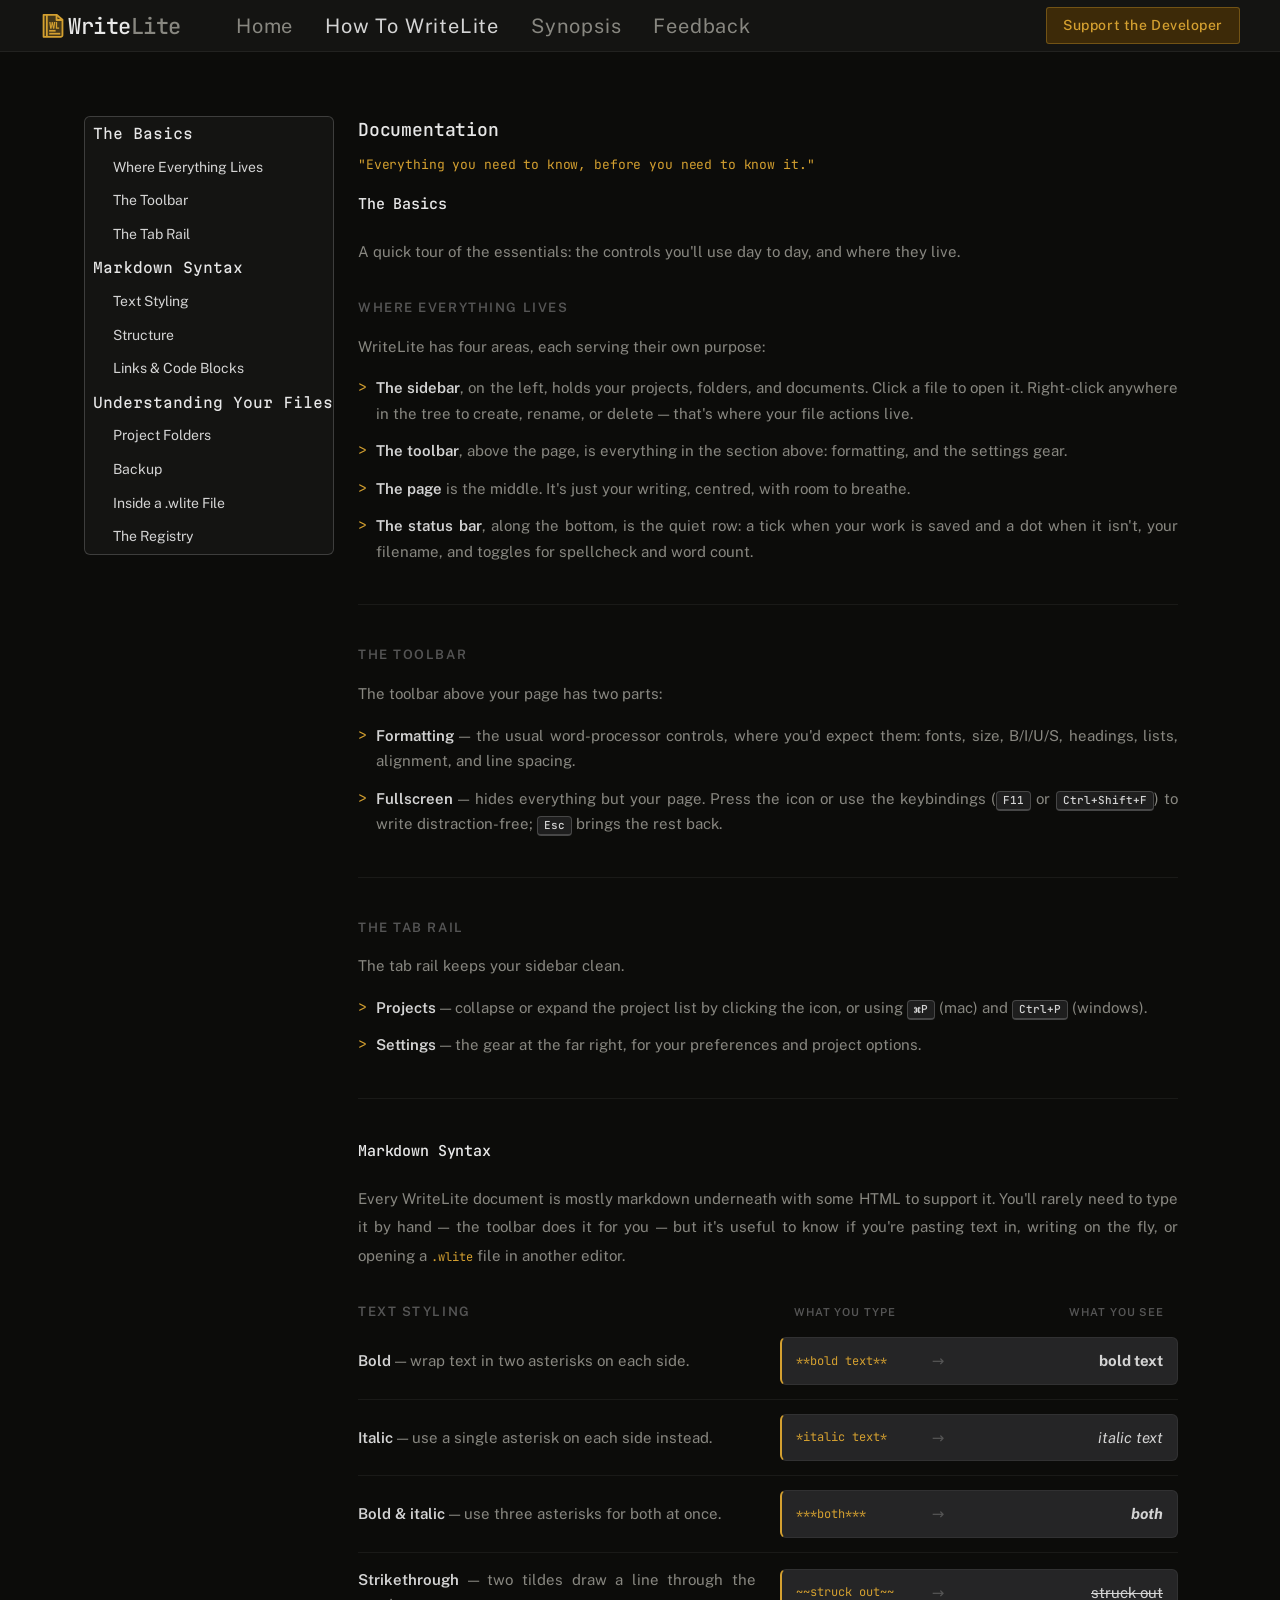
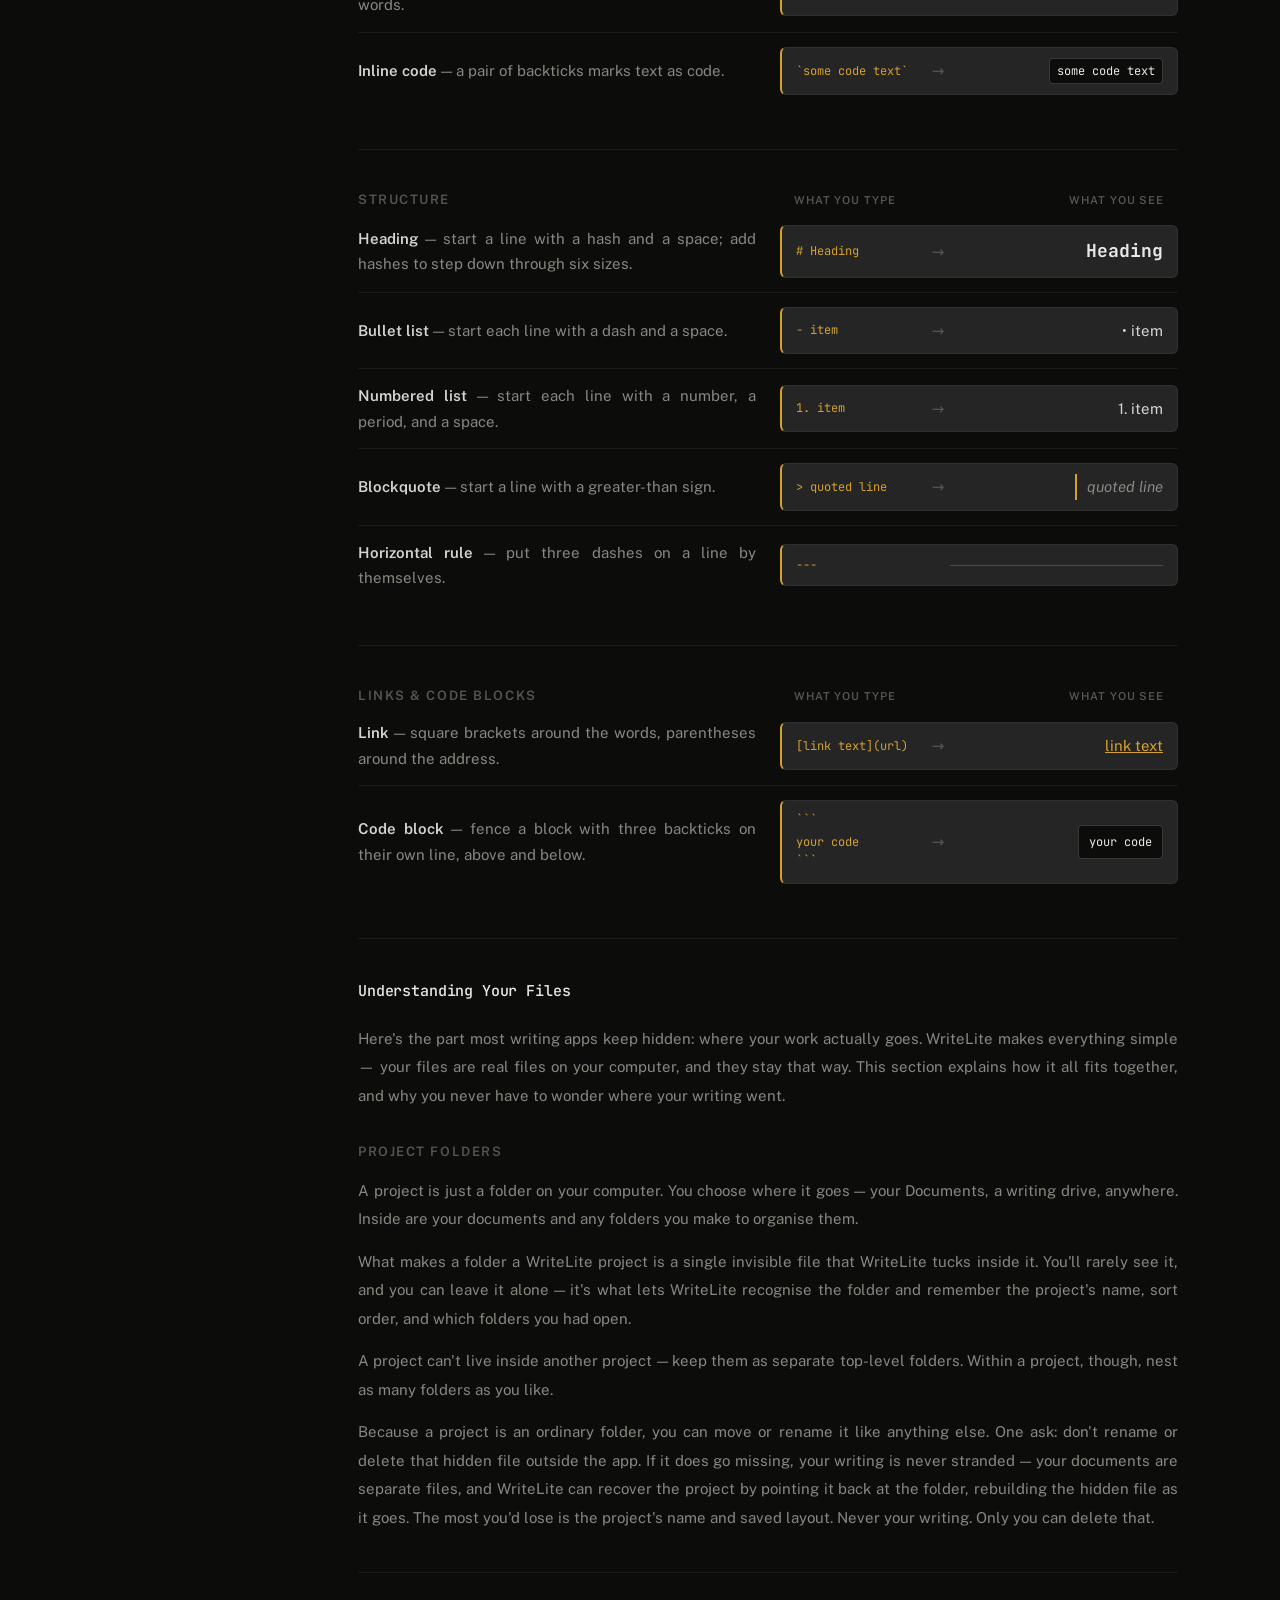
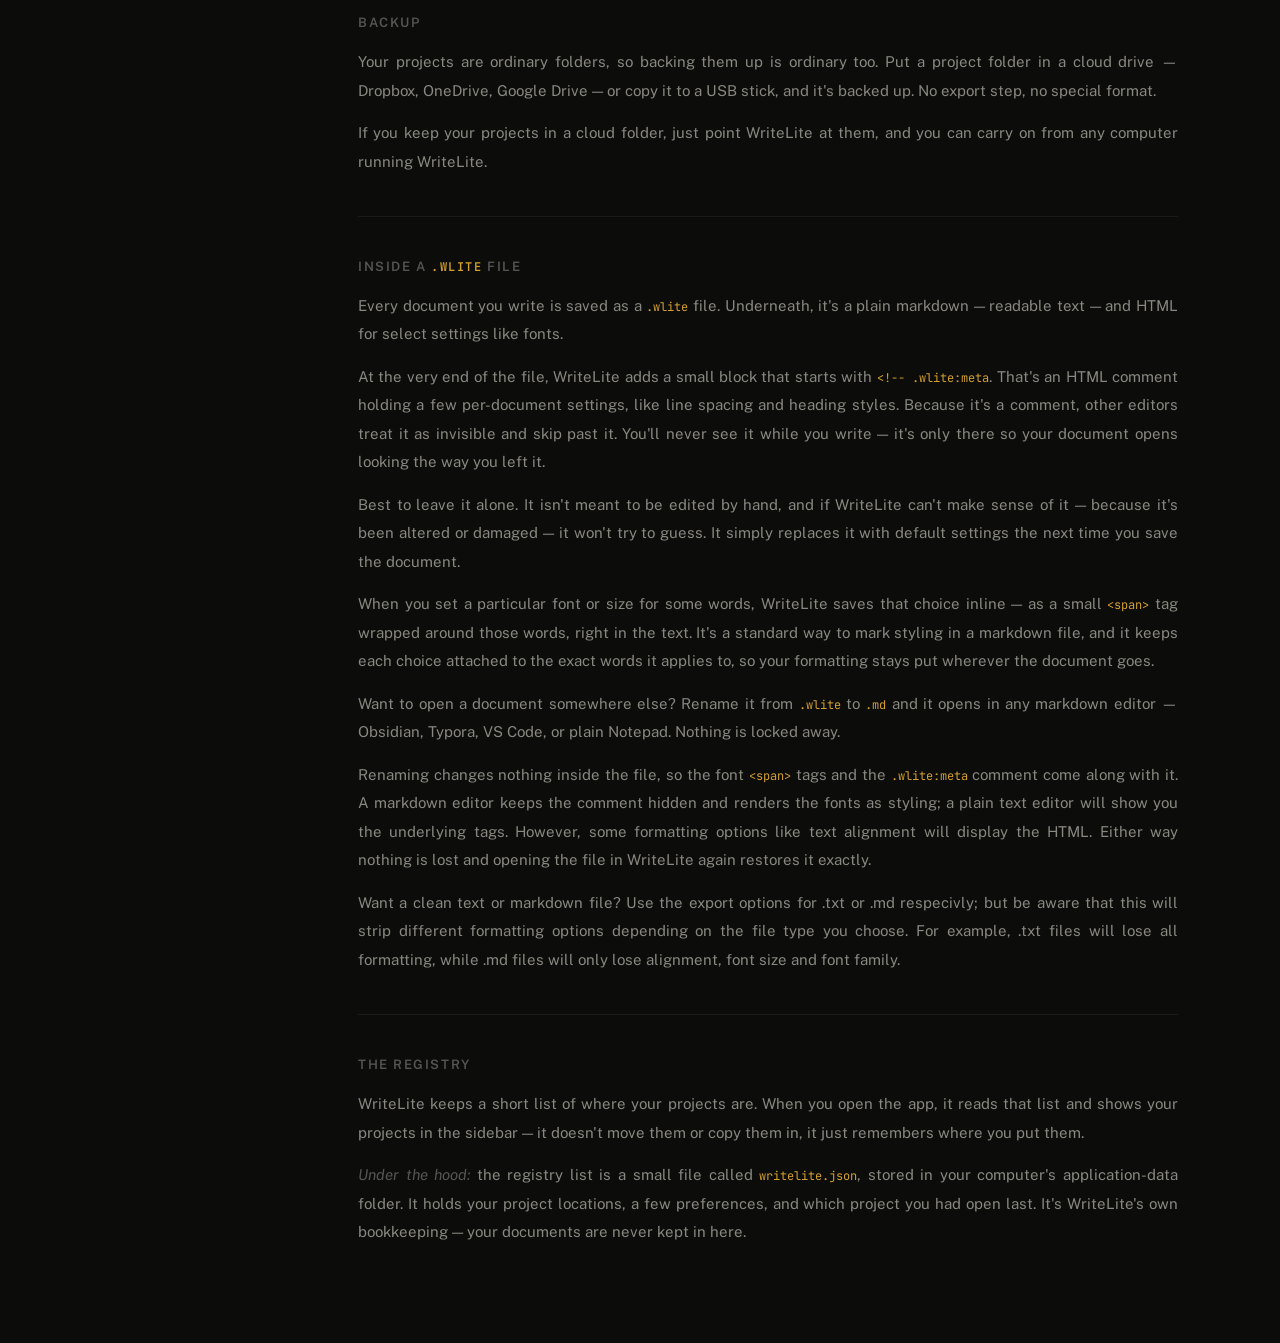
==== documentation.html @ 0c4f4830 "Massive website update, Synposis page is real, visual overhaul, cleaner "pay what you want" screen f" ====
<!DOCTYPE html>
<html lang="en">
<head>
  <meta charset="UTF-8">
  <meta name="viewport" content="width=device-width, initial-scale=1.0">
  <title>WriteLite — Learn</title>
  <link rel="icon" href="wl_logo.svg" type="image/svg+xml">
  <link rel="apple-touch-icon" href="wl_logo.svg">
  <link rel="preconnect" href="https://fonts.googleapis.com">
  <link rel="preconnect" href="https://fonts.gstatic.com" crossorigin>
  <link href="https://fonts.googleapis.com/css2?family=Public+Sans:wght@400;500;600;700&family=JetBrains+Mono:wght@400;500;600&family=Martian+Mono:wght@400;500;600&display=swap" rel="stylesheet">
  <link rel="stylesheet" href="styles.css">
</head>
<body>

<!-- ── NAV ─────────────────────────────────────────── -->
<nav>
   <a class="nav-logo" href="/" style="cursor:pointer; display:flex; align-items:center; gap:2px;">
	<img src="wl_logo.svg" alt="WriteLite logo" width="26" height="26" style="flex-shrink:0; display:block;">
    <svg viewBox="0 0 116 26" width="116" height="26" aria-label="WriteLite" style="flex-shrink:0; display:block;">
      <text x="0" y="21" font-family="'JetBrains Mono', monospace" font-size="22" font-weight="500" letter-spacing="-0.5">
        <tspan fill="var(--fg-1)">Write</tspan><tspan fill="var(--fg-3)">Lite</tspan>
      </text>
    </svg>
  </a>
  <div class="nav-links">
    <a id="nav-home"                   href="/">Home</a>
    <a id="nav-docs"     class="active" href="/documentation">How To WriteLite</a>
    <a id="nav-synopsis"               href="/synopsis">Synopsis</a>
    <a id="nav-feedback"               href="/feedback">Feedback</a>
  </div>
  <a class="nav-support" href="/support">Support the Developer</a>

  <!-- Burger — mobile only -->
  <button class="nav-burger" id="nav-burger" aria-label="Open menu" onclick="toggleMobileNav()">
    <span></span>
    <span></span>
    <span></span>
  </button>
</nav>

<!-- Mobile nav drawer -->
<div class="mobile-nav-overlay" id="mobile-nav-overlay" onclick="closeMobileNav()"></div>
<div class="mobile-nav-drawer" id="mobile-nav-drawer">
  <a id="mnav-home"                   href="/">Home</a>
  <a id="mnav-docs"     class="active" href="/documentation">How To WriteLite</a>
  <a id="mnav-synopsis"               href="/synopsis">Synopsis</a>
  <a id="mnav-feedback"               href="/feedback">Feedback</a>
  <div class="mobile-nav-divider"></div>
  <a class="mobile-nav-support" href="/support">Support the Developer</a>
</div>


<!-- ── DOCUMENTATION ────────────────────────────────── -->
<section id="docs" class="active">
  <div class="docs-page">

    <!-- ── CONTENTS PANEL ── -->
    <nav class="docs-toc" aria-label="Contents">
      <a class="docs-toc-head" href="#sec-basics">The Basics</a>
      <a class="docs-toc-sub"  href="#sub-everything">Where Everything Lives</a>
      <a class="docs-toc-sub"  href="#sub-toolbar">The Toolbar</a>
      <a class="docs-toc-sub"  href="#sub-tabrail">The Tab Rail</a>

      <a class="docs-toc-head" href="#sec-markdown">Markdown Syntax</a>
      <a class="docs-toc-sub"  href="#sub-md-text">Text Styling</a>
      <a class="docs-toc-sub"  href="#sub-md-structure">Structure</a>
      <a class="docs-toc-sub"  href="#sub-md-links">Links &amp; Code Blocks</a>

      <a class="docs-toc-head" href="#sec-files">Understanding Your Files</a>
      <a class="docs-toc-sub"  href="#sub-projects">Project Folders</a>
      <a class="docs-toc-sub"  href="#sub-backup">Backup</a>
      <a class="docs-toc-sub"  href="#sub-wlite">Inside a .wlite File</a>
      <a class="docs-toc-sub"  href="#sub-registry">The Registry</a>
    </nav>

    <div class="docs-content">
    <h2 class="page-heading">Documentation</h2>
    <p class="about-premise">"Everything you need to know, before you need to know it."</p>

    <div class="docs-body">

      <!-- ── SECTION 1 — THE BASICS ── -->
      <h3 class="docs-section-title" id="sec-basics">The Basics</h3>
      <p class="docs-intro">
        A quick tour of the essentials: the controls you'll use day to day,
        and where they live.
      </p>

      <div class="about-section">
        <div class="about-section-label" id="sub-everything">Where everything lives</div>
        <p>WriteLite has four areas, each serving their own purpose:</p>
        <ul class="docs-list">
          <li><strong>The sidebar</strong>, on the left, holds your projects, folders, and documents. Click a file to open it. Right-click anywhere in the tree to create, rename, or delete — that's where your file actions live.</li>
          <li><strong>The toolbar</strong>, above the page, is everything in the section above: formatting, and the settings gear.</li>
          <li><strong>The page</strong> is the middle. It's just your writing, centred, with room to breathe.</li>
          <li><strong>The status bar</strong>, along the bottom, is the quiet row: a tick when your work is saved and a dot when it isn't, your filename, and toggles for spellcheck and word count.</li>
        </ul>
      </div>

      <div class="about-section">
        <div class="about-section-label" id="sub-toolbar">The toolbar</div>
        <p>The toolbar above your page has two parts:</p>
        <ul class="docs-list">
          <li><strong>Formatting</strong> — the usual word-processor controls, where you'd expect them: fonts, size, B/I/U/S, headings, lists, alignment, and line spacing.</li>
          <li><strong>Fullscreen</strong> — hides everything but your page. Press the icon or use the keybindings (<kbd class="kbd">F11</kbd> or <kbd class="kbd">Ctrl+Shift+F</kbd>) to write distraction-free; <kbd class="kbd">Esc</kbd> brings the rest back.</li>
        </ul>
      </div>

      <div class="about-section">
        <div class="about-section-label" id="sub-tabrail">The tab rail</div>
        <p>The tab rail keeps your sidebar clean.</p>
        <ul class="docs-list">
          <li><strong>Projects</strong> — collapse or expand the project list by clicking the icon, or using <kbd class="kbd">⌘P</kbd> (mac) and <kbd class="kbd">Ctrl+P</kbd> (windows).</li>
          <li><strong>Settings</strong> — the gear at the far right, for your preferences and project options.</li>
        </ul>
      </div>

      <!-- ── SECTION — MARKDOWN SYNTAX ── -->
      <h3 class="docs-section-title" id="sec-markdown">Markdown Syntax</h3>
      <p class="docs-intro">
        Every WriteLite document is mostly markdown underneath with some HTML to
        support it. You'll rarely need to type it by hand — the toolbar does it
        for you — but it's useful to know if you're pasting text in, writing on
        the fly, or opening a <span class="inline-code">.wlite</span> file in
        another editor.
      </p>

      <div class="about-section">
        <div class="md-guide-head">
          <div class="about-section-label" id="sub-md-text">Text styling</div>
          <div class="md-guide-head-cols">
            <span>What you type</span>
            <span>What you see</span>
          </div>
        </div>
        <div class="md-guide">
          <div class="md-guide-row">
            <div class="md-guide-desc"><strong>Bold</strong> — wrap text in two asterisks on each side.</div>
            <div class="md-guide-eg"><span class="inline-code">**bold text**</span> <span class="md-arrow">→</span> <strong>bold text</strong></div>
          </div>
          <div class="md-guide-row">
            <div class="md-guide-desc"><strong>Italic</strong> — use a single asterisk on each side instead.</div>
            <div class="md-guide-eg"><span class="inline-code">*italic text*</span> <span class="md-arrow">→</span> <em>italic text</em></div>
          </div>
          <div class="md-guide-row">
            <div class="md-guide-desc"><strong>Bold &amp; italic</strong> — use three asterisks for both at once.</div>
            <div class="md-guide-eg"><span class="inline-code">***both***</span> <span class="md-arrow">→</span> <strong><em>both</em></strong></div>
          </div>
          <div class="md-guide-row">
            <div class="md-guide-desc"><strong>Strikethrough</strong> — two tildes draw a line through the words.</div>
            <div class="md-guide-eg"><span class="inline-code">~~struck out~~</span> <span class="md-arrow">→</span> <s>struck out</s></div>
          </div>
          <div class="md-guide-row">
            <div class="md-guide-desc"><strong>Inline code</strong> — a pair of backticks marks text as code.</div>
            <div class="md-guide-eg"><span class="inline-code">`some code text`</span> <span class="md-arrow">→</span> <span class="md-render-code">some code text</span></div>
          </div>
        </div>
      </div>

      <div class="about-section">
        <div class="md-guide-head">
          <div class="about-section-label" id="sub-md-structure">Structure</div>
          <div class="md-guide-head-cols">
            <span>What you type</span>
            <span>What you see</span>
          </div>
        </div>
        <div class="md-guide">
          <div class="md-guide-row">
            <div class="md-guide-desc"><strong>Heading</strong> — start a line with a hash and a space; add hashes to step down through six sizes.</div>
            <div class="md-guide-eg"><span class="inline-code"># Heading</span> <span class="md-arrow">→</span> <span class="md-render-h">Heading</span></div>
          </div>
          <div class="md-guide-row">
            <div class="md-guide-desc"><strong>Bullet list</strong> — start each line with a dash and a space.</div>
            <div class="md-guide-eg"><span class="inline-code">- item</span> <span class="md-arrow">→</span> <span>• item</span></div>
          </div>
          <div class="md-guide-row">
            <div class="md-guide-desc"><strong>Numbered list</strong> — start each line with a number, a period, and a space.</div>
            <div class="md-guide-eg"><span class="inline-code">1. item</span> <span class="md-arrow">→</span> <span>1. item</span></div>
          </div>
          <div class="md-guide-row">
            <div class="md-guide-desc"><strong>Blockquote</strong> — start a line with a greater-than sign.</div>
            <div class="md-guide-eg"><span class="inline-code">&gt; quoted line</span> <span class="md-arrow">→</span> <span class="md-render-quote">quoted line</span></div>
          </div>
          <div class="md-guide-row">
            <div class="md-guide-desc"><strong>Horizontal rule</strong> — put three dashes on a line by themselves.</div>
            <div class="md-guide-eg"><span class="inline-code">---</span> <span class="md-arrow"></span> <span class="md-render-hr"></span></div>
          </div>
        </div>
      </div>

      <div class="about-section">
        <div class="md-guide-head">
          <div class="about-section-label" id="sub-md-links">Links &amp; code blocks</div>
          <div class="md-guide-head-cols">
            <span>What you type</span>
            <span>What you see</span>
          </div>
        </div>
        <div class="md-guide">
          <div class="md-guide-row">
            <div class="md-guide-desc"><strong>Link</strong> — square brackets around the words, parentheses around the address.</div>
            <div class="md-guide-eg"><span class="inline-code">[link text](url)</span> <span class="md-arrow">→</span> <a href="https://example.com">link text</a></div>
          </div>
          <div class="md-guide-row">
            <div class="md-guide-desc"><strong>Code block</strong> — fence a block with three backticks on their own line, above and below.</div>
            <div class="md-guide-eg"><span class="inline-code">```<br>your code<br>```</span> <span class="md-arrow">→</span> <span class="md-render-codeblock">your code</span></div>
          </div>
        </div>
      </div>

      <!-- ── SECTION 2 — YOUR FILES & HOW WRITELITE WORKS ── -->
      <h3 class="docs-section-title" id="sec-files">Understanding Your Files</h3>
      <p class="docs-intro">
        Here's the part most writing apps keep hidden: where your work
        actually goes. WriteLite makes everything simple — your files are real
        files on your computer, and they stay that way. This section explains how
        it all fits together, and why you never have to wonder where your writing
        went.
      </p>

      <div class="about-section">
        <div class="about-section-label" id="sub-projects">Project folders</div>
        <p>
          A project is just a folder on your computer. You choose where it goes —
          your Documents, a writing drive, anywhere. Inside are your documents and
          any folders you make to organise them.
        </p>
        <p>
          What makes a folder a WriteLite project is a single invisible file that
          WriteLite tucks inside it. You'll rarely see it, and you can leave it
          alone — it's what lets WriteLite recognise the folder and remember the
          project's name, sort order, and which folders you had open.
        </p>
        <p>
          A project can't live inside another project — keep them as separate
          top-level folders. Within a project, though, nest as many folders as
          you like.
        </p>
        <p>
          Because a project is an ordinary folder, you can move or rename
          it like anything else. One ask: don't rename or delete that hidden file
          outside the app. If it does go missing, your writing is never
          stranded — your documents are separate files, and WriteLite can recover
          the project by pointing it back at the folder, rebuilding the hidden
          file as it goes. The most you'd lose is the project's name and saved
          layout. Never your writing. Only you can delete that.
        </p>
      </div>

      <div class="about-section">
        <div class="about-section-label" id="sub-backup">Backup</div>
        <p>
          Your projects are ordinary folders, so backing them up is ordinary too.
          Put a project folder in a cloud drive — Dropbox, OneDrive, Google Drive
          — or copy it to a USB stick, and it's backed up. No export step, no
          special format.
        </p>
        <p>
          If you keep your projects in a cloud folder, just point WriteLite at
          them, and you can carry on from any computer running WriteLite.
        </p>
      </div>

      <div class="about-section">
        <div class="about-section-label" id="sub-wlite">Inside a <span class="inline-code">.wlite</span> file</div>
        <p>
          Every document you write is saved as a
          <span class="inline-code">.wlite</span> file. Underneath, it's a plain
          markdown — readable text — and HTML for select settings like fonts.
        </p>
        <p>
          At the very end of the file, WriteLite adds a small block that starts
          with <span class="inline-code">&lt;!-- .wlite:meta</span>. That's an HTML
          comment holding a few per-document settings, like line spacing and
          heading styles. Because it's a comment, other editors treat it as
          invisible and skip past it. You'll never see it while you write — it's
          only there so your document opens looking the way you left it.
        </p>
        <p>
          Best to leave it alone. It isn't meant to be edited by hand, and if
          WriteLite can't make sense of it — because it's been altered or damaged
          — it won't try to guess. It simply replaces it with default settings the
          next time you save the document.
        </p>
        <p>
          When you set a particular font or size for some words, WriteLite saves
          that choice inline — as a small <span class="inline-code">&lt;span&gt;</span>
          tag wrapped around those words, right in the text. It's a standard way to
          mark styling in a markdown file, and it keeps each choice attached to the
          exact words it applies to, so your formatting stays put wherever the
          document goes.
        </p>
        <p>
          Want to open a document somewhere else? Rename it from
          <span class="inline-code">.wlite</span> to
          <span class="inline-code">.md</span> and it opens in any markdown editor
          — Obsidian, Typora, VS Code, or plain Notepad. Nothing is locked away.
        </p>
        <p>
          Renaming changes nothing inside the file, so the font
          <span class="inline-code">&lt;span&gt;</span> tags and the
          <span class="inline-code">.wlite:meta</span> comment come along with it.
          A markdown editor keeps the comment hidden and renders the fonts as
          styling; a plain text editor will show you the underlying tags. However,
          some formatting options like text alignment will display the HTML. Either
          way nothing is lost and opening the file in WriteLite again restores it
          exactly.
        </p>
        <p>
          Want a clean text or markdown file? Use the export options for .txt or .md respecivly;
          but be aware that this will strip different formatting options depending on the file
          type you choose. For example, .txt files will lose all formatting, while .md files will
          only lose alignment, font size and font family.
        </p>
      </div>

      <div class="about-section">
        <div class="about-section-label" id="sub-registry">The registry</div>
        <p>
          WriteLite keeps a short list of where your projects are. When you open
          the app, it reads that list and shows your projects in the sidebar — it
          doesn't move them or copy them in, it just remembers where you put them.
        </p>
        <p>
          <span class="docs-uth">Under the hood:</span> the registry list is a small file
          called <span class="inline-code">writelite.json</span>, stored in your
          computer's application-data folder. It holds your project locations, a
          few preferences, and which project you had open last. It's WriteLite's
          own bookkeeping — your documents are never kept in here.
        </p>
      </div>

    </div><!-- /docs-body -->
    </div><!-- /docs-content -->
  </div>
</section>

<!-- ── PAGE SCRIPT ───────────────────────────────────── -->
<script>
  // ── MOBILE NAV ─────────────────────────────────────────────────
  function toggleMobileNav() {
    const burger  = document.getElementById('nav-burger');
    const drawer  = document.getElementById('mobile-nav-drawer');
    const overlay = document.getElementById('mobile-nav-overlay');
    const isOpen  = drawer.classList.contains('open');
    if (isOpen) {
      closeMobileNav();
    } else {
      burger.classList.add('open');
      overlay.classList.add('open');
      // Force reflow so transition plays from initial state
      drawer.style.display = 'flex';
      requestAnimationFrame(() => {
        requestAnimationFrame(() => { drawer.classList.add('open'); });
      });
    }
  }

  function closeMobileNav() {
    const burger  = document.getElementById('nav-burger');
    const drawer  = document.getElementById('mobile-nav-drawer');
    const overlay = document.getElementById('mobile-nav-overlay');
    burger.classList.remove('open');
    drawer.classList.remove('open');
    overlay.classList.remove('open');
    // Hide after transition
    setTimeout(() => { if (!drawer.classList.contains('open')) drawer.style.display = ''; }, 220);
  }

  // Fade in on first load
  window.addEventListener('DOMContentLoaded', () => {
    requestAnimationFrame(() => {
      requestAnimationFrame(() => {
        document.querySelector('section.active').classList.add('visible');
      });
    });
  });
</script>

</body>
</html>
---- styles.css ----
*, *::before, *::after { box-sizing: border-box; margin: 0; padding: 0; }

    :root {
      /* ── Accent ── */
      --accent:          #d4a030;
      --accent-bg:       #3d2a08;
      --accent-fg:       #f0c060;
      --accent-muted:    #2a1f08;
      --accent-border:   rgba(212,160,48,0.35);

      /* ── Surfaces ── */
      --bg:              #0c0c0a;
      --surface:         #141412;
      --surface2:        #1e1e1e;
      --editor-bg:       #252526;

      /* ── Borders ── */
      --border:          rgba(255,255,255,0.06);
      --border-strong:   rgba(255,255,255,0.18);
      --border-divider:  #333;

      /* ── Text ── */
      --fg-1:            #e8e8e8;
      --fg-2:            #d4d4d4;
      --fg-3:            #888780;
      --fg-4:            #555555;

      /* Aliases for backwards compat with existing rules */
      --text:            var(--fg-2);
      --muted:           var(--fg-3);
      --faint:           var(--fg-4);
      --amber:           var(--accent);
      --amber-bg:        var(--accent-bg);
      --amber-border:    var(--accent-border);

      /* ── Semantic ── */
      --success:         #6a9955;
      --danger:          #f48771;

      /* ── Roadmap status tags — "cool trio", saturated, clear of amber ── */
      --status-next:        #34d399;                    /* emerald */
      --status-next-bg:     rgba(52,211,153,0.12);
      --status-next-border: rgba(52,211,153,0.32);
      --status-planned:        #38bdf8;                 /* sky blue */
      --status-planned-bg:     rgba(56,189,248,0.12);
      --status-planned-border: rgba(56,189,248,0.32);
      --status-exploring:        #a78bfa;               /* violet */
      --status-exploring-bg:     rgba(167,139,250,0.12);
      --status-exploring-border: rgba(167,139,250,0.32);

      /* ── Fonts ── */
      --font-sans:       'Public Sans', system-ui, -apple-system, sans-serif;
      --font-mono:       'JetBrains Mono', ui-monospace, Menlo, Consolas, monospace;
      --font-display:    var(--font-mono);
      --font-body:       var(--font-sans);

      --nav-h:           52px;
    }

    html, body {
      height: 100%;
      background: var(--bg);
      color: var(--fg-2);
      font-family: var(--font-sans);
      font-size: 14px;
      line-height: 1.6;
      -webkit-font-smoothing: antialiased;
    }

    /* ── NAV ─────────────────────────────────────── */
    nav {
      position: fixed;
      top: 0; left: 0; right: 0;
      height: var(--nav-h);
      background: var(--surface);
      border-bottom: 1px solid var(--border);
      display: flex;
      align-items: center;
      padding: 0px 40px;
      z-index: 100;
      gap: 52px;
    }

    .nav-logo {
      display: flex;
      align-items: center;
      text-decoration: none;
      cursor: pointer;
      flex-shrink: 0;
    }

    .nav-links {
      display: flex;
      gap: 32px;
      flex: 1;
    }

    .nav-links a {
      color: var(--fg-3);
      text-decoration: none;
      font-size: 20px;
      font-family: var(--font-sans);
      letter-spacing: 0.04em;
      transition: color 0.15s;
      cursor: pointer;
    }

    .nav-links a:hover { color: var(--fg-1); }
    .nav-links a.active { color: var(--fg-2); }

    .nav-support {
      background: var(--accent-bg);
      border: 1px solid var(--accent-border);
      color: var(--accent);
      font-family: var(--font-sans);
      font-size: 14px;
      font-weight: 500;
      letter-spacing: 0.04em;
      padding: 6px 16px;
      border-radius: 3px;
      cursor: pointer;
      text-decoration: none;
      transition: background 0.15s, border-color 0.15s;
      white-space: nowrap;
    }

    .nav-support:hover {
      background: rgba(212,160,48,0.18);
      border-color: rgba(212,160,48,0.55);
    }

    /* ── SECTION TRANSITIONS ─────────────────────── */
    section {
      display: none;
      opacity: 0;
      transition: opacity 0.2s ease;
      padding-top: var(--nav-h);
    }

    section.active  { display: block; }
    section.visible { opacity: 1; }

    /* ── HOME — HERO ─────────────────────────────── */
    .hero {
      min-height: calc(80vh - var(--nav-h));
      display: flex;
      flex-direction: column;
      align-items: center;
      justify-content: center;
      text-align: center;
      padding: 0 40px;
    }

    .hero-hook {
      font-family: var(--font-mono);
      font-size: clamp(22px, 3vw, 36px);
      font-weight: 500;
      letter-spacing: -0.02em;
      color: var(--fg-1);
      line-height: 1.3;
      max-width: 520px;
      margin-bottom: 28px;
      cursor: default;
      user-select: none;
      transition: opacity 0.13s ease;
    }

    .hero-hook em {
      color: var(--accent);
      font-style: normal;
    }

    .hero-instruction {
      font-size: 15px;
      color: var(--fg-4);
      font-family: var(--font-sans);
      letter-spacing: 0.08em;
      text-transform: uppercase;
      margin-bottom: 24px;
    }

    /* ── HERO — PLATFORM CARD (detected OS) ─────── */
    /* Width is set by the instruction line above; cards fill it. */
    .hero-cta {
      width: max-content;
      max-width: 100%;
    }

    .hero-download {
      display: flex;
      flex-direction: column;
      align-items: center;
      margin-top: 6px;
    }

    .platform-card {
      position: relative;
      overflow: hidden;
      width: 100%;
      background: linear-gradient(180deg, var(--accent-muted) 0%, var(--surface) 60%);
      border: 1px solid var(--accent-border);
      border-radius: 18px;
      padding: 22px 24px 20px;
      display: flex;
      flex-direction: column;
      align-items: center;
    }
    .platform-card > * { position: relative; }

    /* Amber glow from centre-top */
    .platform-card::before {
      content: "";
      position: absolute;
      inset: 0;
      background: radial-gradient(120% 80% at 50% 0%, rgba(212,160,48,0.09), transparent 70%);
      pointer-events: none;
    }

    /* Gradient top edge */
    .platform-card::after {
      content: "";
      position: absolute;
      top: 0; left: 0; right: 0;
      height: 2px;
      background: linear-gradient(90deg, transparent, var(--accent) 30%, var(--accent-fg) 50%, var(--accent) 70%, transparent);
    }

    .platform-card-name {
      font-family: var(--font-sans);
      font-size: 18px;
      font-weight: 700;
      letter-spacing: 0.01em;
      color: var(--fg-1);
    }

    .platform-card-version {
      font-family: var(--font-mono);
      font-size: 13px;
      color: var(--fg-3);
      margin-top: 4px;
      margin-bottom: 38px;
    }

    /* Full accent fill — matches .btn-download-free / .donate-submit-btn */
    .btn-platform-download {
      width: 100%;
      display: inline-flex;
      align-items: center;
      justify-content: center;
      padding: 13px 16px;
      border-radius: 4px;
      border: none;
      background: var(--accent);
      color: #1a1200;
      font-family: var(--font-sans);
      font-size: 15px;
      font-weight: 600;
      letter-spacing: 0.02em;
      cursor: pointer;
      text-decoration: none;
      text-align: center;
      transition: opacity 0.15s, transform 0.1s;
    }
    .btn-platform-download:hover  { opacity: 0.88; }
    .btn-platform-download:active { transform: scale(0.99); }

    /* Free / Pay split — two equal buttons with a quiet OR between */
    .platform-choice-row {
      width: 100%;
      display: flex;
      align-items: center;
      gap: 12px;
    }
    .platform-choice-row .btn-platform-download {
      flex: 1;
      width: auto;
    }
    .platform-or {
      flex-shrink: 0;
      font-family: var(--font-sans);
      font-size: 13px;
      letter-spacing: 0.04em;
      color: var(--fg-4);
    }

    .platform-other {
      font-size: 13px;
      color: var(--fg-4);
      margin-top: 14px;
      font-family: var(--font-sans);
    }
    .platform-other a { color: var(--accent); text-decoration: none; }
    .platform-other a:hover { text-decoration: underline; }

    /* Fallback — two equal-weight buttons + version */
    .platform-fallback {
      width: 100%;
      display: flex;
      flex-direction: column;
      align-items: stretch;
    }
    .platform-fallback .btn-platform-download + .btn-platform-download {
      margin-top: 10px;
    }
    .platform-fallback-version {
      font-family: var(--font-mono);
      font-size: 12px;
      color: var(--fg-4);
      text-align: center;
      margin-top: 14px;
    }

    /* ── HOME — LOWER (PREVIEW + BLURB) ─────────── */
    .home-lower {
      display: grid;
      grid-template-columns: 1fr 33%;
      border-top: 1px solid var(--border);
      min-height: 0;
    }

    .preview-col {
      padding: 48px 40px 56px 64px;
      border-right: 1px solid var(--border);
    }

    .preview-label {
      font-size: 13px;
      font-family: var(--font-sans);
      font-weight: 600;
      letter-spacing: 0.12em;
      text-transform: uppercase;
      color: var(--fg-4);
      margin-bottom: 20px;
    }

    /* ── SHARED — INLINE ELEMENTS ────────────────── */
    .inline-code {
      color: var(--accent);
      font-family: var(--font-mono);
      font-size: 12px;
      font-variant-ligatures: none;
    }

    /* ── BLURB COLUMN ────────────────────────────── */
    .blurb-col {
      padding: 48px 48px 56px 44px;
    }

    .blurb-heading {
      font-size: 13px;
      font-weight: 600;
      letter-spacing: 0.12em;
      text-transform: uppercase;
      color: var(--fg-4);
      margin-bottom: 20px;
    }

    .community-box {
      margin-top: 40px;
      min-height: 72px;
      padding: 0 12px 0 0;
      width: 425px;
      display: flex;
      align-items: center;
      background: var(--surface);
      border: 1px solid var(--border-strong);
      border-radius: 3px;
    }

    .community-text {
      padding-left: 12px;
      font-size: 22px;
      font-family: var(--font-mono);
      color: var(--fg-3);
      line-height: 1.4;
    }

    .community-icon {
      margin-left: auto;
      text-decoration: none;
      width: 48px;
      height: 48px;
      border-radius: 50%;
      background: #5865F2;
      display: flex;
      align-items: center;
      justify-content: center;
      flex-shrink: 0;
    }

    .community-icon svg {
      width: 28px;
      height: auto;
    }

    .community-icon-ig {
      background: radial-gradient(circle at 30% 110%,
        #fdf497 0%, #fdf497 5%, #fd5949 45%, #d6249f 60%, #285aeb 90%);
    }

    .community-box + .community-box {
      margin-top: 16px;
    }

    .blurb-points {
      list-style: none;
      display: flex;
      flex-direction: column;
      gap: 14px;
    }

    .blurb-points li {
      display: flex;
      gap: 12px;
      font-size: 15px;
      color: var(--fg-3);
      line-height: 1.65;
      align-items: flex-start;
    }

    .blurb-points li::before {
      content: '>';
      font-family: 'JetBrains Mono', monospace;
      color: var(--accent);
      flex-shrink: 0;
      margin-top: 0px;
    }

    /* ── FOOTER ──────────────────────────────────── */
    .site-footer {
      border-top: 1px solid var(--border);
      padding: 22px 64px;
      font-size: 13px;
      color: var(--fg-4);
      display: flex;
      justify-content: space-between;
      align-items: center;
      letter-spacing: 0.04em;
      font-family: var(--font-sans);
    }

    .footer-quote {
      font-family: var(--font-mono);
      color: var(--accent);
      letter-spacing: -0.01em;
    }

    /* ── DOCUMENTATION ───────────────────────────── */
    html { scroll-behavior: smooth; }

    .docs-page {
      min-height: calc(100vh - var(--nav-h));
      max-width: 1600px;
      margin: 0 auto;
      padding: 64px 64px 96px 84px;
      display: flex;
      align-items: flex-start;
      gap: 24px;
    }

    .docs-content { flex: 1; min-width: 0; }

    /* ── CONTENTS PANEL ── */
    .docs-toc {
      flex: 0 0 250px;
      width: 250px;
      position: sticky;
      top: calc(var(--nav-h) + 24px);
      left: auto;
      right: auto;
      z-index: auto;
      align-self: flex-start;
      height: auto;
      padding: 0;
      gap: 0;
      display: flex;
      flex-direction: column;
      align-items: stretch;
      background: var(--surface);
      border: 1px solid var(--border-strong);
      border-radius: 6px;
    }

    .docs-toc a {
      display: block;
      text-align: left;
      text-decoration: none;
      line-height: 23.6px;
      padding-top: 5px;
      padding-bottom: 5px;
      border-radius: 4.8px;
      transition: background 0.12s ease, color 0.12s ease;
    }

    .docs-toc a:hover {
      background: var(--accent-bg);
      color: var(--accent);
    }

    .docs-toc-head {
      font-size: 14px;
      font-weight: 400;
      font-family: 'Martian Mono', var(--font-mono);
      color: var(--fg-1);
      padding-left: 8px;
    }

    .docs-toc-sub {
      font-size: 14px;
      font-weight: 400;
      color: var(--fg-2);
      padding-left: 28px;
    }

    /* Anchor targets clear the fixed nav when scrolled to */
    .docs-section-title,
    .about-section-label { scroll-margin-top: calc(var(--nav-h) + 24px); }

    .docs-page .page-heading {
      font-family: var(--font-mono);
      font-size: 18px;
      font-weight: 500;
      letter-spacing: -0.01em;
      color: var(--fg-1);
      margin-bottom: 10px;
    }

    .docs-page .about-premise {
      margin-bottom: 10px;
      padding-bottom: 0;
      border-bottom: none;
    }

    .docs-page .docs-wip {
      margin-bottom: 48px;
      padding-bottom: 10px;
      border-bottom: 1px solid var(--border);
    }

    /* Long-form docs copy — readable left-aligned column under the header */
    .docs-body {
      max-width: 820px;
      text-align: justify;
    }

    .docs-section-title {
      font-family: var(--font-mono);
      font-size: 15px;
      font-weight: 500;
      letter-spacing: -0.01em;
      color: var(--fg-1);
      margin-top: 16px;
      margin-bottom: 22px;
    }

    .docs-body .docs-intro {
      font-size: 15px;
      color: var(--fg-3);
      line-height: 1.9;
      margin-bottom: 32px;
      font-family: var(--font-sans);
    }

    .docs-list {
      list-style: none;
      display: flex;
      flex-direction: column;
      gap: 12px;
      margin-top: 4px;
    }

    .docs-list li {
      position: relative;
      padding-left: 18px;
      font-size: 15px;
      color: var(--fg-3);
      line-height: 1.7;
      font-family: var(--font-sans);
    }

    .docs-list li::before {
      content: '>';
      position: absolute;
      left: 0;
      color: var(--accent);
      font-family: var(--font-mono);
    }

    .docs-list li strong { color: var(--fg-2); font-weight: 600; }

    .docs-uth {
      font-style: italic;
      color: var(--fg-4);
    }

    /* ── KEYBOARD KEYCAPS ── */
    .kbd {
      display: inline-block;
      font-family: var(--font-mono);
      font-size: 11px;
      font-weight: 500;
      line-height: 1;
      color: var(--fg-2);
      background: var(--surface2);
      border: 1px solid var(--border-strong);
      border-bottom-width: 2px;
      border-radius: 4px;
      padding: 3px 6px;
      white-space: nowrap;
      vertical-align: baseline;
    }

    /* ── MARKDOWN GUIDE (two-column rows) ── */
    .md-guide-head {
      display: grid;
      grid-template-columns: minmax(0, 1fr) minmax(0, 1fr);
      gap: 24px;
      align-items: baseline;
      margin-bottom: 14px;
    }
    .md-guide-head .about-section-label { margin-bottom: 0; }
    .md-guide-head-cols {
      display: flex;
      justify-content: space-between;
      padding: 0 14px;
      font-size: 11px;
      font-weight: 600;
      letter-spacing: 0.08em;
      text-transform: uppercase;
      color: var(--fg-4);
      font-family: var(--font-sans);
    }
    .md-guide { display: flex; flex-direction: column; margin-top: 4px; }
    .md-guide-row {
      display: grid;
      grid-template-columns: minmax(0, 1fr) minmax(0, 1fr);
      gap: 24px;
      padding: 14px 0;
      border-top: 1px solid var(--border);
      align-items: center;
    }
    .md-guide-row:first-child { border-top: none; padding-top: 0; }
    .md-guide-desc {
      font-size: 15px; color: var(--fg-3); line-height: 1.7;
      font-family: var(--font-sans);
    }
    .md-guide-desc strong { color: var(--fg-2); font-weight: 600; }
    .md-guide-eg {
      font-size: 15px; color: var(--fg-2); line-height: 1.7;
      font-family: var(--font-sans);
      background: var(--editor-bg);
      border: 1px solid var(--border);
      border-left: 2px solid var(--accent);
      border-radius: 6px;
      padding: 10px 14px;
      display: grid;
      grid-template-columns: 130px 1.6em 1fr;
      align-items: center;
    }
    .md-guide-eg > .inline-code { justify-self: start; }
    .md-arrow { color: var(--fg-4); justify-self: center; }
    .md-guide-eg > :last-child { justify-self: end; }
    .md-guide-eg a { color: var(--accent); }

    /* Rendered-result helpers (right of the arrow) */
    .md-render-h {
      font-family: var(--font-mono);
      font-weight: 700;
      font-size: 18px;
      color: var(--fg-1);
    }
    .md-render-quote {
      border-left: 2px solid var(--accent);
      padding-left: 10px;
      color: var(--fg-3);
      font-style: italic;
    }
    .md-render-hr {
      display: inline-block;
      width: 100%;
      min-width: 80px;
      height: 0;
      border-top: 1px solid var(--border-strong);
      vertical-align: middle;
    }
    .md-render-code,
    .md-render-codeblock {
      font-family: var(--font-mono);
      font-size: 12px;
      color: var(--fg-1);
      background: var(--bg);
      border: 1px solid var(--border-strong);
      border-radius: 4px;
    }
    .md-render-code { padding: 2px 7px; }
    .md-render-codeblock { display: inline-block; padding: 6px 10px; }

    /* ── ABOUT ───────────────────────────────────── */
    .about-page {
      max-width: 1600px;
      margin: 0 auto;
      padding: 32px 64px 96px;
    }

    .about-sections-grid {
      display: flex;
      flex-direction: column;
      max-width: 720px;
      gap: 0;
      margin: 0 auto;
    }

    .about-sections-grid .about-section {
      padding-bottom: 16px;
      margin-bottom: 36px;
      border-bottom: 1px solid var(--border);
    }

    .about-sections-grid .about-section:last-child {
      border-bottom: none;
      margin-bottom: 0;
    }

    @media (max-width: 640px) {
      .about-page { padding: 48px 32px 72px; }
    }

    .page-heading {
      font-family: var(--font-mono);
      font-size: 18px;
      font-weight: 500;
      letter-spacing: -0.01em;
      color: var(--fg-1);
      margin-bottom: 10px;
    }

    .about-premise {
      font-family: var(--font-mono);
      font-size: 13px;
      font-weight: 400;
      color: var(--accent);
      letter-spacing: -0.01em;
      margin-bottom: 48px;
      padding-bottom: 48px;
      border-bottom: 1px solid var(--border);
    }

    .about-section {
      margin-bottom: 40px;
      padding-bottom: 40px;
      border-bottom: 1px solid var(--border);
      text-align: justify;
    }

    .about-section:last-child {
      border-bottom: none;
      margin-bottom: 0;
      padding-bottom: 0;
    }

    .about-section-label {
      font-size: 13px;
      font-weight: 600;
      letter-spacing: 0.12em;
      text-transform: uppercase;
      color: var(--fg-4);
      margin-bottom: 14px;
      font-family: var(--font-sans);
    }

    .about-section p {
      font-size: 15px;
      color: var(--fg-3);
      line-height: 1.9;
      margin-bottom: 14px;
      font-family: var(--font-sans);
    }

    .about-section p:last-child { margin-bottom: 0; }

    .about-section p + p.donate-p { margin-top: 0; }
    .about-section p:has(+ p.donate-p) { margin-bottom: 6px; }

    .donate-inline-btn {
      display: inline-block;
      margin-left: 0px;
      margin-bottom: 6px;
      padding: 2px 10px;
      font-size: 13px;
      font-family: var(--font-sans);
      font-weight: 500;
      color: var(--fg-3);
      background: transparent;
      border: 1px solid var(--border-strong);
      border-radius: 4px;
      text-decoration: none;
      vertical-align: baseline;
      transition: color 120ms ease, background 120ms ease;
    }
    .donate-inline-btn:hover {
      color: var(--accent);
      border-color: var(--border-strong);
      background: var(--surface2);
    }

    /* ── HOME ROADMAP TEASER ─────────────────────── */
    .roadmap-teaser {
      max-width: 720px;
      margin: 56px auto 0;
      padding-top: 48px;
      border-top: 1px solid var(--border);
    }

    .roadmap-teaser-card {
      position: relative;
      padding: 28px 32px;
      border-radius: 10px;
      border: 1px solid var(--accent-border);
      background: linear-gradient(160deg, var(--accent-muted) 0%, var(--surface) 60%);
      overflow: hidden;
    }

    /* Amber halo behind the top-left */
    .roadmap-teaser-card::before {
      content: "";
      position: absolute;
      inset: 0;
      background: radial-gradient(120% 80% at 20% 0%, rgba(212,160,48,0.18), transparent 70%);
      pointer-events: none;
    }

    /* Gradient top edge */
    .roadmap-teaser-card::after {
      content: "";
      position: absolute;
      top: 0; left: 0; right: 0;
      height: 2px;
      background: linear-gradient(90deg, transparent, var(--accent) 30%, var(--accent-fg) 50%, var(--accent) 70%, transparent);
    }

    .roadmap-teaser-badge {
      position: relative;
      display: inline-block;
      font-family: var(--font-mono);
      font-size: 12px;
      font-weight: 600;
      letter-spacing: 0.04em;
      text-transform: uppercase;
      color: var(--bg);
      padding: 3px 10px;
      border-radius: 999px;
      background: linear-gradient(135deg, var(--accent-fg), var(--accent));
      margin-bottom: 16px;
    }

    .roadmap-teaser-title {
      position: relative;
      font-family: var(--font-sans);
      font-size: 22px;
      font-weight: 700;
      line-height: 1.3;
      color: var(--fg-1);
      margin-bottom: 18px;
    }

    .roadmap-teaser-link {
      position: relative;
      display: inline-block;
      font-family: var(--font-mono);
      font-size: 13px;
      font-weight: 500;
      color: var(--accent);
      text-decoration: none;
      transition: color 120ms ease;
    }
    .roadmap-teaser-link:hover { color: var(--accent-fg); }

    @media (max-width: 640px) {
      .roadmap-teaser { margin-top: 40px; padding-top: 36px; }
      .roadmap-teaser-card { padding: 24px 22px; }
      .roadmap-teaser-title { font-size: 19px; }
    }

    /* ── SUPPORT ─────────────────────────────────── */
    .support-page {
      min-height: calc(100vh - var(--nav-h));
      max-width: none;
      margin: 0;
      padding: 64px 40px 96px;
    }

    .support-grid {
      display: grid;
      grid-template-columns: minmax(460px, 1fr) 1fr;
      gap: 72px;
      align-items: start;
    }

    .support-main { max-width: 460px; margin-left: auto; }

    /* Right column — Nelson's letter */
    .support-copy {
      max-width: 640px;
      margin: 0;
      font-size: 16px;
      line-height: 1.85;
      color: var(--fg-3);
      font-family: var(--font-sans);
    }
    .support-copy .page-heading { line-height: 1.6; }
    .support-copy p { margin: 0 0 18px; text-align: justify; }
    .support-copy a { color: var(--accent); text-decoration: none; }
    .support-copy a:hover { text-decoration: underline; }
    .support-copy .support-sign {
      margin-top: 24px;
      color: var(--fg-2);
      font-weight: 500;
    }

    .support-page .page-heading { margin-bottom: 14px; }

    .page-sub {
      font-size: 16px;
      color: var(--fg-3);
      line-height: 1.85;
      max-width: 500px;
      margin-bottom: 52px;
      text-align: justify;
      font-family: var(--font-sans);
    }

    /* ── SUPPORT — DONATE WIDGET & FUNDING TRACKERS ── */
      .donate-widget { max-width: 460px; }

      .donate-amt-grid {
        display: grid;
        grid-template-columns: repeat(3, 1fr);
        gap: 10px;
        margin-bottom: 10px;
      }

      .donate-amt-btn {
        padding: 16px 8px;
        border: 1px solid var(--border-strong);
        border-radius: 4px;
        background: var(--surface);
        color: var(--fg-2);
        font-family: var(--font-sans);
        font-size: 16px;
        font-weight: 500;
        cursor: pointer;
        transition: all 0.15s;
      }
      .donate-amt-btn:hover { background: var(--surface2); border-color: rgba(255,255,255,0.28); }
      .donate-amt-btn.selected {
        border: 1.5px solid var(--accent);
        background: var(--accent-bg);
        color: var(--accent-fg);
      }
      .donate-amt-custom { grid-column: 1 / -1; font-size: 14px; }

      .donate-toggle-row {
        padding: 14px 16px;
        background: var(--surface);
        border: 1px solid var(--border);
        border-radius: 4px;
        margin-bottom: 20px;
        transition: opacity 0.2s;
      }
      .donate-toggle-inner { display: flex; align-items: center; justify-content: space-between; }
      .donate-toggle-label { font-size: 14px; font-weight: 500; color: var(--fg-2); margin-bottom: 2px; font-family: var(--font-sans); }
      .donate-toggle-sub   { font-size: 12px; color: var(--fg-3); font-family: var(--font-sans); }

      .donate-toggle-track {
        position: relative;
        width: 42px; height: 24px;
        background: var(--border-strong);
        border-radius: 12px;
        cursor: pointer;
        transition: background 0.2s;
        flex-shrink: 0;
      }
      .donate-toggle-track.on { background: var(--accent); }
      .donate-toggle-track.disabled { cursor: default; }
      .donate-toggle-thumb {
        position: absolute;
        top: 3px; left: 3px;
        width: 18px; height: 18px;
        border-radius: 50%;
        background: white;
        transition: transform 0.2s;
      }
      .donate-toggle-track.on .donate-toggle-thumb { transform: translateX(18px); }

      .donate-custom-note {
        font-size: 12px;
        color: var(--fg-3);
        margin-top: 10px;
        padding-top: 10px;
        border-top: 1px solid var(--border);
        display: none;
        line-height: 1.5;
        font-family: var(--font-sans);
      }
      .donate-custom-note.visible { display: block; }

      .donate-submit-btn {
        width: 100%;
        display: inline-flex;
        align-items: center;
        justify-content: center;
        gap: 7px;
        padding: 14px 16px;
        border-radius: 4px;
        border: none;
        background: var(--accent);
        color: #1a1200;
        font-family: var(--font-sans);
        font-size: 15px;
        font-weight: 600;
        letter-spacing: 0.02em;
        cursor: pointer;
        transition: opacity 0.15s, transform 0.1s;
      }
      .donate-submit-btn::after {
        content: "";
        width: 16px;
        height: 16px;
        flex-shrink: 0;
        background-color: currentColor;
        -webkit-mask: url("new_tab.svg") center / contain no-repeat;
                mask: url("new_tab.svg") center / contain no-repeat;
      }
      .donate-submit-btn:hover { opacity: 0.88; }
      .donate-submit-btn:active { transform: scale(0.99); }
      .donate-submit-btn:disabled {
        background: var(--surface2);
        color: var(--fg-4);
        cursor: not-allowed;
        transform: none;
        opacity: 1;
      }

      .donate-secure-note {
        font-size: 13px;
        color: var(--fg-1);
        margin-top: 12px;
        display: flex;
        align-items: center;
        gap: 5px;
        font-family: var(--font-sans);
      }
      .donate-lock-icon { width: 12px; height: 12px; opacity: 0.5; }

      /* ── FUNDING TRACKERS ── */
      .funding-trackers {
        max-width: 460px;
        margin-bottom: 40px;
        display: flex;
        flex-direction: column;
        gap: 24px;
      }
      .tracker-head {
        display: flex;
        align-items: baseline;
        justify-content: space-between;
        gap: 12px;
        margin-bottom: 8px;
      }
      .tracker-label {
        font-size: 14px;
        font-weight: 600;
        color: var(--fg-2);
        font-family: var(--font-sans);
      }
      .tracker-pct {
        font-family: var(--font-mono);
        font-size: 13px;
        color: var(--accent);
        flex-shrink: 0;
      }
      .tracker-track {
        position: relative;
        height: 32px;
        background: var(--surface);
        border: 1px solid var(--accent);
        border-radius: 8px;
        overflow: hidden;
      }
      .tracker-fill {
        height: 100%;
        width: 0;
        background: var(--accent);
        transition: width 0.6s ease;
      }
      /* Done state — fires automatically at 100% (see renderTracker) */
      .tracker.done .tracker-fill { background: var(--accent-bg); }
      .tracker-done-label {
        position: absolute;
        inset: 0;
        display: none;
        align-items: center;
        justify-content: center;
        font-family: var(--font-mono);
        font-size: 13px;
        font-weight: 600;
        letter-spacing: 0.06em;
        color: var(--accent);
        pointer-events: none;
      }
      .tracker.done .tracker-done-label { display: flex; }
      .tracker-figure {
        font-size: 12px;
        color: var(--fg-3);
        margin-top: 8px;
        font-family: var(--font-sans);
      }
      .tracker-note {
        font-size: 12px;
        color: var(--fg-4);
        margin-top: 6px;
        font-family: var(--font-sans);
      }
      .tracker-lock-note {
        font-size: 12px;
        color: var(--fg-4);
        margin-top: 8px;
        font-family: var(--font-sans);
        display: none;
      }
      /* Locked (macOS gated until monthly is funded) */
      .tracker.locked { opacity: 0.5; }
      .tracker.locked .tracker-pct { color: var(--fg-4); }
      .tracker.locked .tracker-lock-note { display: block; }

    /* ── DOWNLOAD PAGE ──────────────────────────── */
    .download-page {
      min-height: calc(100vh - var(--nav-h));
      max-width: 640px;
      margin: 0 auto;
      padding: 64px 40px 96px;
    }
    .download-page .page-heading { margin-bottom: 14px; }

    /* Widen page content to the full 640px container (overrides shared caps) */
    .download-page .donate-widget,
    .download-page .page-sub { max-width: 640px; }

    .free-download {
      margin-top: 32px;
      padding-top: 28px;
      border-top: 1px solid var(--border);
    }
    .free-download-label {
      font-size: 13px;
      font-weight: 600;
      letter-spacing: 0.12em;
      text-transform: uppercase;
      text-align: center;
      color: var(--fg-4);
      margin-bottom: 16px;
      font-family: var(--font-sans);
    }

    /* Same visual weight as .donate-submit-btn, minus the new-tab glyph */
    .btn-download-free {
      width: 100%;
      display: inline-flex;
      align-items: center;
      justify-content: center;
      padding: 14px 16px;
      border-radius: 4px;
      border: none;
      background: var(--accent);
      color: #1a1200;
      font-family: var(--font-sans);
      font-size: 15px;
      font-weight: 600;
      letter-spacing: 0.02em;
      cursor: pointer;
      text-decoration: none;
      text-align: center;
      transition: opacity 0.15s, transform 0.1s;
    }
    .btn-download-free:hover  { opacity: 0.88; }
    .btn-download-free:active { transform: scale(0.99); }
    .btn-download-free + .btn-download-free { margin-top: 10px; }

    .fd-other {
      margin-top: 12px;
      font-size: 13px;
      color: var(--fg-3);
      text-align: center;
      font-family: var(--font-sans);
    }
    .fd-other a { color: var(--accent); text-decoration: none; }
    .fd-other a:hover { text-decoration: underline; }

    .fd-version {
      margin-top: 16px;
      font-size: 12px;
      color: var(--fg-4);
      text-align: center;
      font-family: var(--font-sans);
    }
    .fd-version span { font-family: var(--font-mono); }

    /* ── THANKS PAGE ────────────────────────────── */
    /* Match the gap above the divider to the gap below it (28px both sides). */
    #thanks .page-sub      { margin-bottom: 28px; }
    #thanks .free-download { margin-top: 0; }
    #free-dl-link { color: var(--accent); text-decoration: underline; cursor: pointer; }
    .thanks-brand {
      display: flex;
      align-items: center;
      justify-content: center;
      gap: 2px;
      margin-top: 30px;
      opacity: 0.9;
    }
    .thanks-brand img,
    .thanks-brand svg { display: block; flex-shrink: 0; }

    /* ── SYNOPSIS PAGE ──────────────────────────── */
    /* Wide two-row layout: percentage side margins, not a fixed max-width. */
    .synopsis-page {
      min-height: calc(100vh - var(--nav-h));
      margin: 0 auto;
      padding: 64px 5vw 40px;
    }

    .synopsis-page .page-heading { margin-bottom: 10px; }

    .synopsis-intro {
      font-size: 15px;
      color: var(--fg-3);
      line-height: 1.9;
      font-family: var(--font-sans);
      margin-bottom: 8px;
    }

    /* Intro aligns to the Roadmap column (5fr of the 5fr/3fr band, 40px gap) */
    .synopsis-page .synopsis-intro { max-width: calc(62.5% - 25px); }

    /* Anchor targets clear the fixed nav when jumped to */
    .synopsis-section-title { scroll-margin-top: calc(var(--nav-h) + 24px); }

    /* Row 1 — roadmap / patch notes, ratio held at 5:3 */
    .synopsis-band {
      display: grid;
      grid-template-columns: 5fr 3fr;
      gap: 40px;
      margin-top: 40px;
      align-items: start;
    }

    /* Row 2 — community (45%) / support (45%) */
    .synopsis-row2 {
      display: grid;
      grid-template-columns: 1fr 1fr;
      gap: 40px;
      margin-top: 56px;
      padding-top: 40px;
      border-top: 1px solid var(--border);
    }

    .synopsis-section-title {
      font-family: var(--font-mono);
      font-size: 15px;
      font-weight: 500;
      letter-spacing: -0.01em;
      color: var(--fg-1);
      margin-bottom: 22px;
    }

    /* ── Section panels ── */
    /* All four sections are cards. Roadmap + support (the forward-looking
       pair) wear the amber-gradient treatment from the home download card;
       patch notes + community sit back in quiet surface panels. */
    .synopsis-roadmap,
    .synopsis-patch,
    .synopsis-community,
    .synopsis-support {
      position: relative;
      overflow: hidden;
      border-radius: 12px;
      padding: 28px 30px;
    }

    /* ── Roadmap — amber card; gradient + glow pooling at the bottom-right ── */
    .synopsis-roadmap {
      border: 1px solid var(--accent-border);
      background:
        radial-gradient(120% 90% at 100% 100%, rgba(212,160,48,0.18), transparent 65%),
        linear-gradient(315deg, var(--accent-muted) 0%, var(--surface) 55%);
    }

    /* ── Patch notes — top-right gradient, toned down for the smaller
         card; no edge bars, no shadow. Tune the glow intensity (0.10) ── */
    .synopsis-patch {
      border: 1px solid var(--accent-border);
      background:
        radial-gradient(100% 80% at 100% 0%, rgba(212,160,48,0.10), transparent 60%),
        linear-gradient(225deg, var(--accent-muted) 0%, var(--surface) 50%);
    }

    /* ── Community + Support — mirrored side glows, as if lit from the gap
         between them; toned down to match patch notes. Tune glow (0.10) ── */
    .synopsis-community,
    .synopsis-support {
      border: 1px solid var(--accent-border);
    }
    /* Community sits on the left — lit from its bottom-right corner */
    .synopsis-community {
      background:
        radial-gradient(100% 80% at 100% 100%, rgba(212,160,48,0.10), transparent 60%),
        linear-gradient(315deg, var(--accent-muted) 0%, var(--surface) 50%);
    }
    /* Support sits on the right — lit from its bottom-left corner */
    .synopsis-support {
      background:
        radial-gradient(100% 80% at 0% 100%, rgba(212,160,48,0.10), transparent 60%),
        linear-gradient(45deg, var(--accent-muted) 0%, var(--surface) 50%);
    }

    /* ── Roadmap list ── */
    .roadmap-list {
      list-style: none;
      display: flex;
      flex-direction: column;
      gap: 20px;
    }
    .roadmap-item {
      display: flex;
      gap: 14px;
      align-items: flex-start;
      padding-bottom: 20px;
      border-bottom: 1px solid var(--border);
    }
    .roadmap-item:last-child { border-bottom: none; padding-bottom: 0; }

    .roadmap-status {
      flex-shrink: 0;
      width: 92px;
      text-align: center;
      font-family: var(--font-mono);
      font-size: 11px;
      font-weight: 600;
      letter-spacing: 0.04em;
      text-transform: uppercase;
      padding: 3px 0;
      border-radius: 999px;
      border: 1px solid transparent;
    }
    .roadmap-status.is-next {
      color: var(--status-next);
      background: var(--status-next-bg);
      border-color: var(--status-next-border);
    }
    .roadmap-status.is-building {
      color: var(--accent);
      background: var(--accent-bg);
      border-color: var(--accent);
    }
    .roadmap-status.is-planned {
      color: var(--status-planned);
      background: var(--status-planned-bg);
      border-color: var(--status-planned-border);
    }
    .roadmap-status.is-exploring {
      color: var(--status-exploring);
      background: var(--status-exploring-bg);
      border-color: var(--status-exploring-border);
    }

    .roadmap-item-title {
      font-family: var(--font-sans);
      font-size: 16px;
      font-weight: 600;
      color: var(--fg-1);
      line-height: 1.4;
      margin-bottom: 4px;
    }
    .roadmap-item-desc {
      font-size: 14px;
      color: var(--fg-3);
      line-height: 1.6;
      font-family: var(--font-sans);
    }

    /* ── Patch notes — append-only; template in WEBSITE_UPDATES.md ── */
    .patch-block {
      padding-bottom: 20px;
      margin-bottom: 20px;
      border-bottom: 1px solid var(--border);
    }
    .patch-block:last-child { border-bottom: none; margin-bottom: 0; padding-bottom: 0; }
    .patch-head {
      display: flex;
      align-items: baseline;
      gap: 10px;
      margin-bottom: 10px;
    }
    .patch-version {
      font-family: var(--font-mono);
      font-size: 14px;
      font-weight: 600;
      color: var(--fg-1);
    }
    .patch-date {
      margin-left: auto;
      font-size: 13px;
      color: var(--fg-4);
      font-family: var(--font-sans);
    }
    .patch-list {
      list-style: none;
      display: flex;
      flex-direction: column;
      gap: 8px;
    }
    .patch-list li {
      position: relative;
      padding-left: 16px;
      font-size: 14px;
      color: var(--fg-3);
      line-height: 1.6;
      font-family: var(--font-sans);
    }
    .patch-list li::before {
      content: '>';
      position: absolute;
      left: 0;
      color: var(--accent);
      font-family: var(--font-mono);
    }

    /* ── Community intent ── */
    .synopsis-community p {
      font-size: 15px;
      color: var(--fg-3);
      line-height: 1.9;
      margin-bottom: 14px;
      font-family: var(--font-sans);
    }
    .synopsis-community p:last-child { margin-bottom: 0; }

    .synopsis-community-links {
      display: grid;
      grid-template-columns: 1fr 1fr;
      margin-top: 28px;
    }
    .synopsis-community-link {
      display: flex;
      flex-direction: column;
      align-items: center;
      gap: 10px;
    }
    /* neutralise the right-push .community-icon uses inside index's box */
    .synopsis-community-links .community-icon {
      margin-left: 0;
    }
    .synopsis-community-link-title {
      font-size: 22px;
      font-family: var(--font-mono);
      color: var(--fg-3);
      line-height: 1.4;
    }

    /* ── Support CTA copy — matches community text (panel styling shared above) ── */
    .synopsis-support p {
      font-size: 15px;
      color: var(--fg-3);
      line-height: 1.9;
      margin-bottom: 14px;
      font-family: var(--font-sans);
    }
    .synopsis-support p:last-of-type { margin-bottom: 18px; }
    .synopsis-support-cta {
      display: inline-block;
      font-family: var(--font-sans);
      font-size: 14px;
      font-weight: 500;
      color: var(--accent);
      text-decoration: none;
      border-bottom: 1px solid var(--accent-border);
      padding-bottom: 2px;
      transition: border-color 0.15s ease;
    }
    .synopsis-support-cta:hover { border-color: var(--accent); }

    /* Stack everything below 720px */
    @media (max-width: 720px) {
      .synopsis-page .synopsis-intro { max-width: none; }
      .synopsis-band,
      .synopsis-row2 { grid-template-columns: 1fr; gap: 32px; }
      .synopsis-row2 { margin-top: 40px; padding-top: 32px; }
      .synopsis-roadmap,
      .synopsis-patch,
      .synopsis-community,
      .synopsis-support { padding: 22px 20px; }
    }

    /* ── FEEDBACK PAGE ───────────────────────────── */
    .feedback-page {
      min-height: calc(100vh - var(--nav-h));
      max-width: 600px;
      margin: 0 auto;
      padding: 64px 64px 96px;
    }

    .feedback-page .page-heading { margin-bottom: 10px; }

    /* Spacing separates the intro sentence from the "How is WriteLite…" line */
    .feedback-page .synopsis-intro {
      margin-bottom: 32px;
    }

    .feedback-page .about-premise {
      padding-bottom: 0;
      border-bottom: none;
    }

    .feedback-field-label {
      font-size: 10px;
      font-weight: 600;
      letter-spacing: 0.12em;
      text-transform: uppercase;
      color: var(--fg-4);
      margin-bottom: 14px;
      font-family: var(--font-sans);
    }

    .star-row {
      display: flex;
      gap: 8px;
      margin-bottom: 36px;
    }

    .star {
      font-size: 30px;
      color: var(--fg-4);
      cursor: pointer;
      transition: color 0.1s, transform 0.1s;
      line-height: 1;
      user-select: none;
    }

    .star.lit      { color: var(--accent); }
    .star.preview  { color: var(--accent); }

    .star:hover    { transform: scale(1.12); }

    .feedback-textarea {
      width: 100%;
      background: var(--surface2);
      border: 1px solid var(--border-strong);
      border-radius: 3px;
      color: var(--fg-2);
      font-family: var(--font-sans);
      font-size: 13px;
      line-height: 1.7;
      padding: 14px 16px;
      resize: vertical;
      min-height: 110px;
      margin-bottom: 20px;
      transition: border-color 0.15s;
      outline: none;
    }

    .feedback-textarea::placeholder { color: var(--fg-4); }
    .feedback-textarea:focus { border-color: var(--accent-border); }

    #feedback-submit:disabled {
      opacity: 0.28;
      cursor: not-allowed;
    }

    .feedback-thanks {
      padding: 32px 0;
    }

    .feedback-thanks-heading {
      font-family: var(--font-mono);
      font-size: 15px;
      font-weight: 500;
      letter-spacing: -0.01em;
      color: var(--fg-1);
      margin-bottom: 10px;
    }

    .feedback-thanks-stars {
      font-size: 22px;
      color: var(--accent);
      margin-bottom: 14px;
      letter-spacing: 2px;
    }

    .feedback-thanks p {
      font-size: 12px;
      color: var(--fg-3);
      line-height: 1.8;
      font-family: var(--font-sans);
    }

    /* ── BURGER MENU ─────────────────────────────── */
    .nav-burger {
      display: none;
      flex-direction: column;
      justify-content: center;
      gap: 5px;
      width: 36px;
      height: 36px;
      padding: 4px;
      background: none;
      border: none;
      cursor: pointer;
      margin-left: auto;
      flex-shrink: 0;
      border-radius: 3px;
      transition: background 0.15s;
    }
    .nav-burger:hover { background: var(--surface2); }
    .nav-burger span {
      display: block;
      width: 20px;
      height: 1.5px;
      background: var(--fg-3);
      border-radius: 2px;
      transition: transform 0.22s ease, opacity 0.22s ease, width 0.22s ease;
      transform-origin: center;
    }
    .nav-burger.open span:nth-child(1) { transform: translateY(6.5px) rotate(45deg); }
    .nav-burger.open span:nth-child(2) { opacity: 0; width: 0; }
    .nav-burger.open span:nth-child(3) { transform: translateY(-6.5px) rotate(-45deg); }

    /* Mobile nav drawer */
    .mobile-nav-drawer {
      display: none;
      position: fixed;
      top: var(--nav-h);
      left: 0; right: 0;
      background: var(--surface);
      border-bottom: 1px solid var(--border-strong);
      z-index: 99;
      flex-direction: column;
      padding: 8px 0 16px;
      transform: translateY(-8px);
      opacity: 0;
      transition: transform 0.2s ease, opacity 0.2s ease;
    }
    .mobile-nav-drawer.open {
      display: flex;
      transform: translateY(0);
      opacity: 1;
    }
    .mobile-nav-drawer a {
      display: block;
      padding: 13px 24px;
      color: var(--fg-3);
      text-decoration: none;
      font-size: 16px;
      font-family: var(--font-sans);
      letter-spacing: 0.02em;
      transition: color 0.15s, background 0.15s;
      cursor: pointer;
    }
    .mobile-nav-drawer a:hover,
    .mobile-nav-drawer a.active { color: var(--fg-1); background: var(--surface2); }
    .mobile-nav-drawer .mobile-nav-divider {
      height: 1px;
      background: var(--border);
      margin: 8px 24px;
    }
    .mobile-nav-drawer .mobile-nav-support {
      margin: 4px 24px 0;
      display: block;
      text-align: center;
      background: var(--accent-bg);
      border: 1px solid var(--accent-border);
      color: var(--accent);
      font-weight: 500;
      border-radius: 3px;
      padding: 11px 16px;
      font-size: 14px;
      font-family: var(--font-sans);
      text-decoration: none;
      cursor: pointer;
      transition: background 0.15s;
    }
    .mobile-nav-drawer .mobile-nav-support:hover {
      background: rgba(212,160,48,0.18);
    }

    /* Tap overlay to close drawer */
    .mobile-nav-overlay {
      display: none;
      position: fixed;
      inset: 0;
      z-index: 98;
      background: transparent;
    }
    .mobile-nav-overlay.open { display: block; }

    /* ── RESPONSIVE ──────────────────────────────── */
    @media (max-width: 960px) {
      /* Support: stack to a single column (donation above the letter) */
      .support-grid { grid-template-columns: 1fr; gap: 40px; }
      .support-main { max-width: none; margin-left: 0; }

      .home-lower { grid-template-columns: 1fr; }
      .preview-col {
        border-right: none;
        border-bottom: 1px solid var(--border);
        padding: 40px 32px;
      }
      .blurb-col { padding: 40px 32px; }
      nav { padding: 0 24px; gap: 16px; }
    }

    @media (max-width: 720px) {
      /* Nav: hide desktop links + support btn, show burger */
      nav { padding: 0 20px; gap: 12px; }
      .nav-links  { display: none; }
      .nav-support { display: none; }
      .nav-burger  { display: flex; }

      /* Hero */
      .hero { padding: 40px 24px; min-height: calc(70vh - var(--nav-h)); }
      .hero-hook { font-size: clamp(18px, 5.5vw, 28px); }
      .hero-instruction { font-size: 13px; letter-spacing: 0.05em; }

      /* Home lower */
      .preview-col { padding: 32px 24px; }
      .blurb-col   { padding: 32px 24px; }

      /* Pages: tighter padding */
      .about-page    { padding: 48px 24px 72px; }
      .docs-page     { padding: 48px 24px 72px; }
      .docs-toc      { display: none; }
      .md-guide-row  { grid-template-columns: 1fr; gap: 6px; }
      .synopsis-page { padding: 48px 24px 72px; }
      .feedback-page { padding: 48px 24px 72px; }
      .support-page  { padding: 48px 24px 72px; }
      .download-page { padding: 48px 24px 72px; }

      /* Feedback */
      .feedback-textarea { min-height: 90px; }

      /* Footer */
      .site-footer { padding: 20px 24px; flex-direction: column; gap: 8px; text-align: center; }

      /* Sub headings */
      .page-sub { font-size: 15px; margin-bottom: 36px; }
    }

    @media (max-width: 400px) {
      .hero-hook { font-size: 18px; }
      nav { padding: 0 16px; }
    }

    /* ── MOBILE DOWNLOAD NOTICE ──────────────────── */
    .mobile-notice {
      display: none;
      position: fixed;
      bottom: 24px;
      left: 50%;
      transform: translateX(-50%) translateY(0);
      z-index: 200;
      background: var(--surface);
      border: 1px solid var(--border-strong);
      border-radius: 6px;
      padding: 16px 20px;
      max-width: calc(100vw - 40px);
      width: 360px;
      box-shadow: 0 8px 32px rgba(0,0,0,0.5);
      animation: noticeIn 0.22s ease forwards;
    }
    @keyframes noticeIn {
      from { opacity: 0; transform: translateX(-50%) translateY(12px); }
      to   { opacity: 1; transform: translateX(-50%) translateY(0); }
    }
    .mobile-notice.visible { display: block; }
    .mobile-notice-header {
      display: flex;
      align-items: flex-start;
      justify-content: space-between;
      gap: 12px;
      margin-bottom: 8px;
    }
    .mobile-notice-title {
      font-family: var(--font-mono);
      font-size: 13px;
      font-weight: 500;
      color: var(--fg-1);
      letter-spacing: -0.01em;
    }
    .mobile-notice-close {
      background: none;
      border: none;
      color: var(--fg-4);
      cursor: pointer;
      font-size: 18px;
      line-height: 1;
      padding: 0;
      flex-shrink: 0;
      transition: color 0.15s;
    }
    .mobile-notice-close:hover { color: var(--fg-2); }
    .mobile-notice p {
      font-size: 13px;
      color: var(--fg-3);
      line-height: 1.7;
      font-family: var(--font-sans);
    }
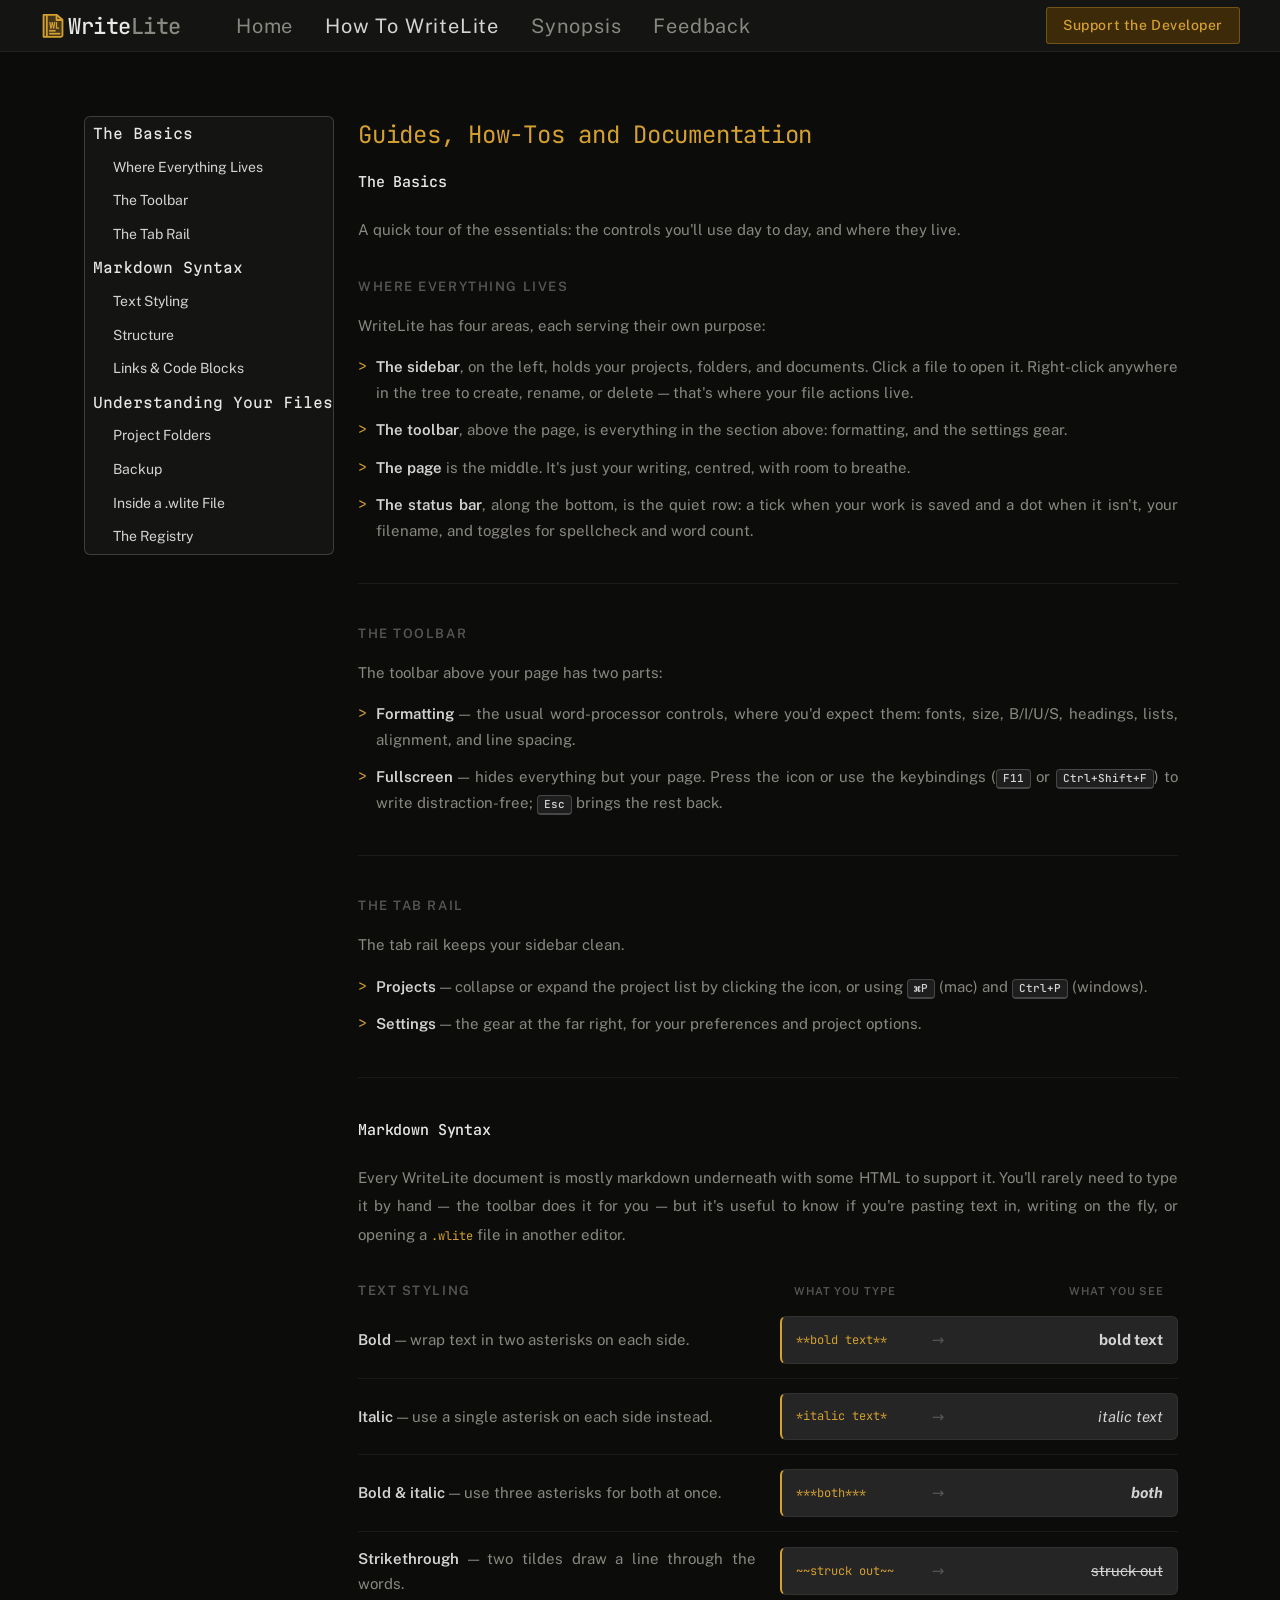
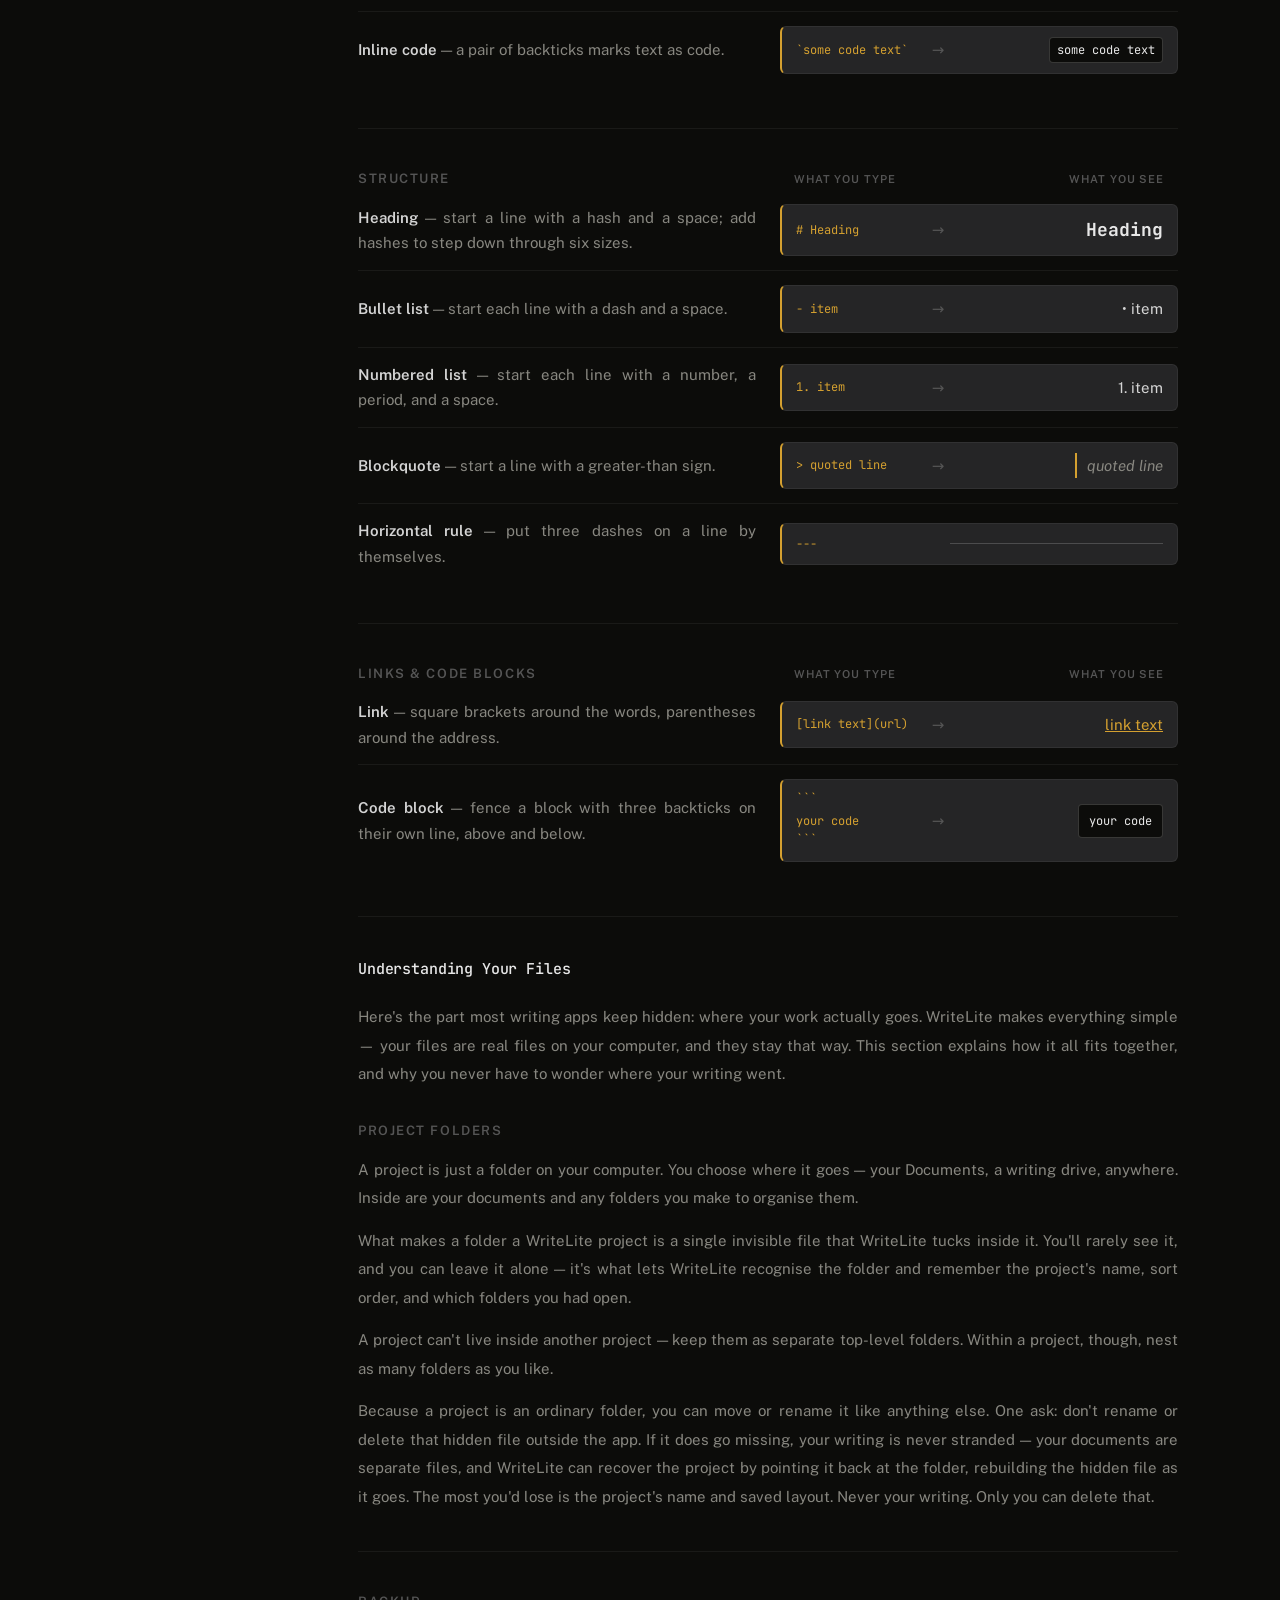
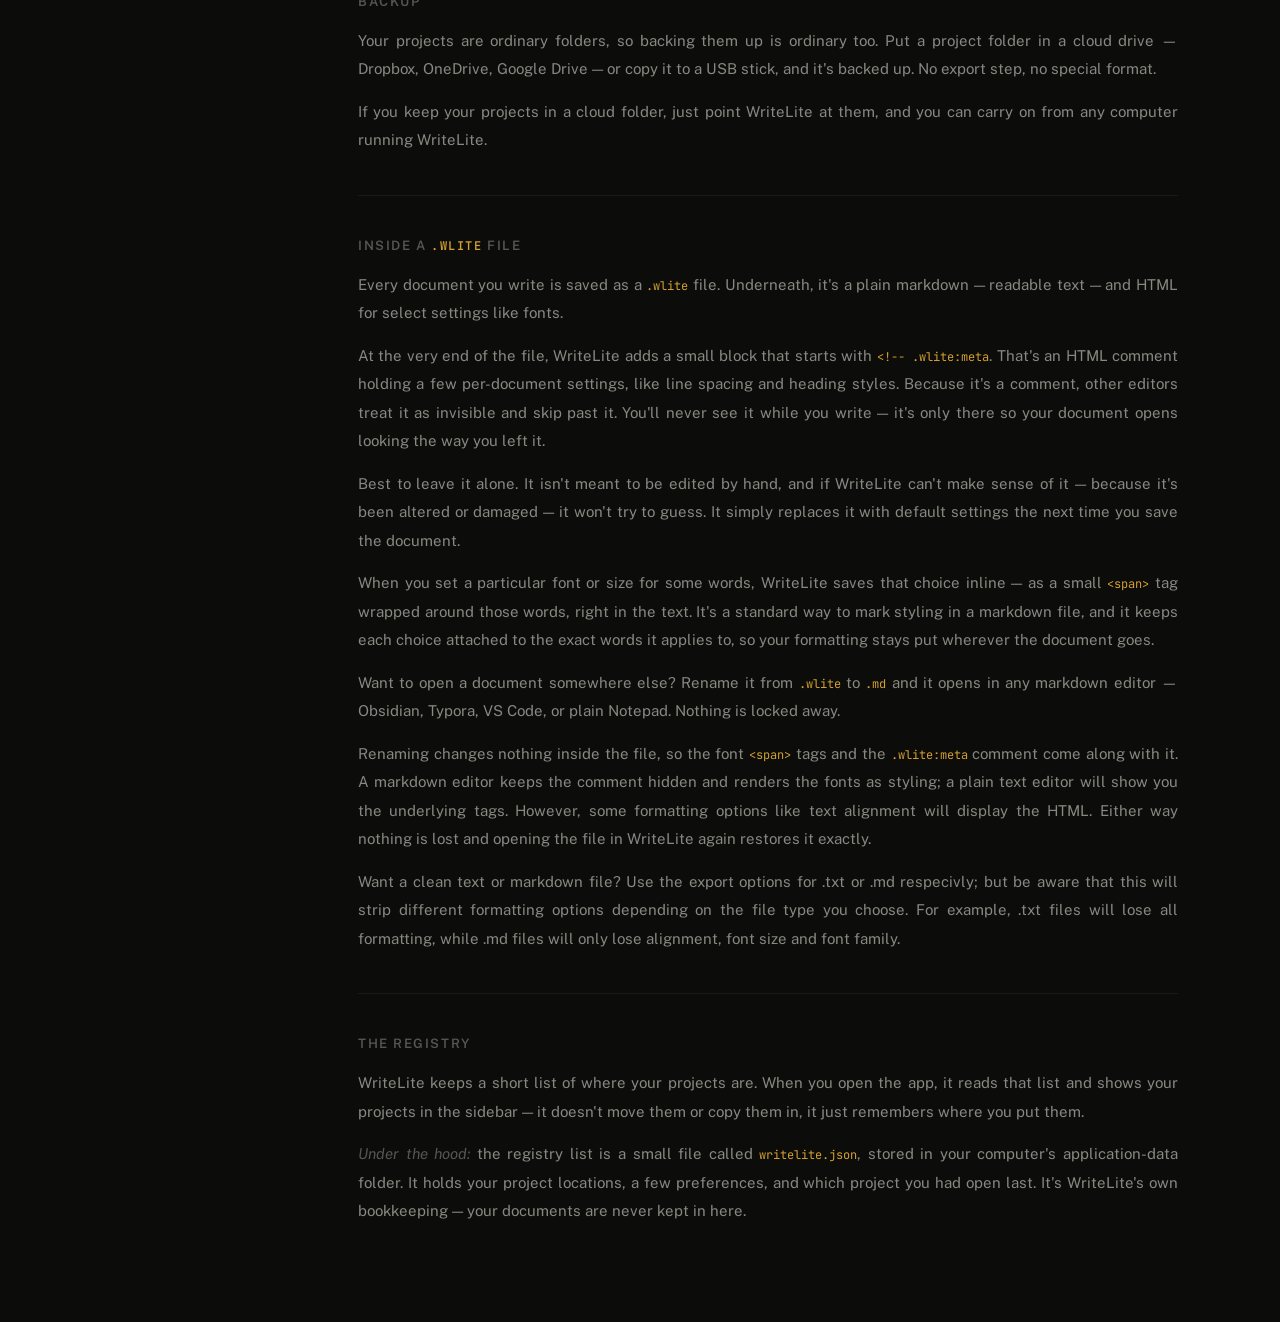
==== commit ec6d0e44: "Heading changed in how to page" ====
--- a/documentation.html
+++ b/documentation.html
@@ -75,8 +75,7 @@
     </nav>
 
     <div class="docs-content">
-    <h2 class="page-heading">Documentation</h2>
-    <p class="about-premise">"Everything you need to know, before you need to know it."</p>
+    <p class="about-premise">Guides, How-Tos and Documentation</p>
 
     <div class="docs-body">
 
--- a/styles.css
+++ b/styles.css
@@ -526,6 +526,7 @@
     }
 
     .docs-page .about-premise {
+      font-size: 24px;
       margin-bottom: 10px;
       padding-bottom: 0;
       border-bottom: none;
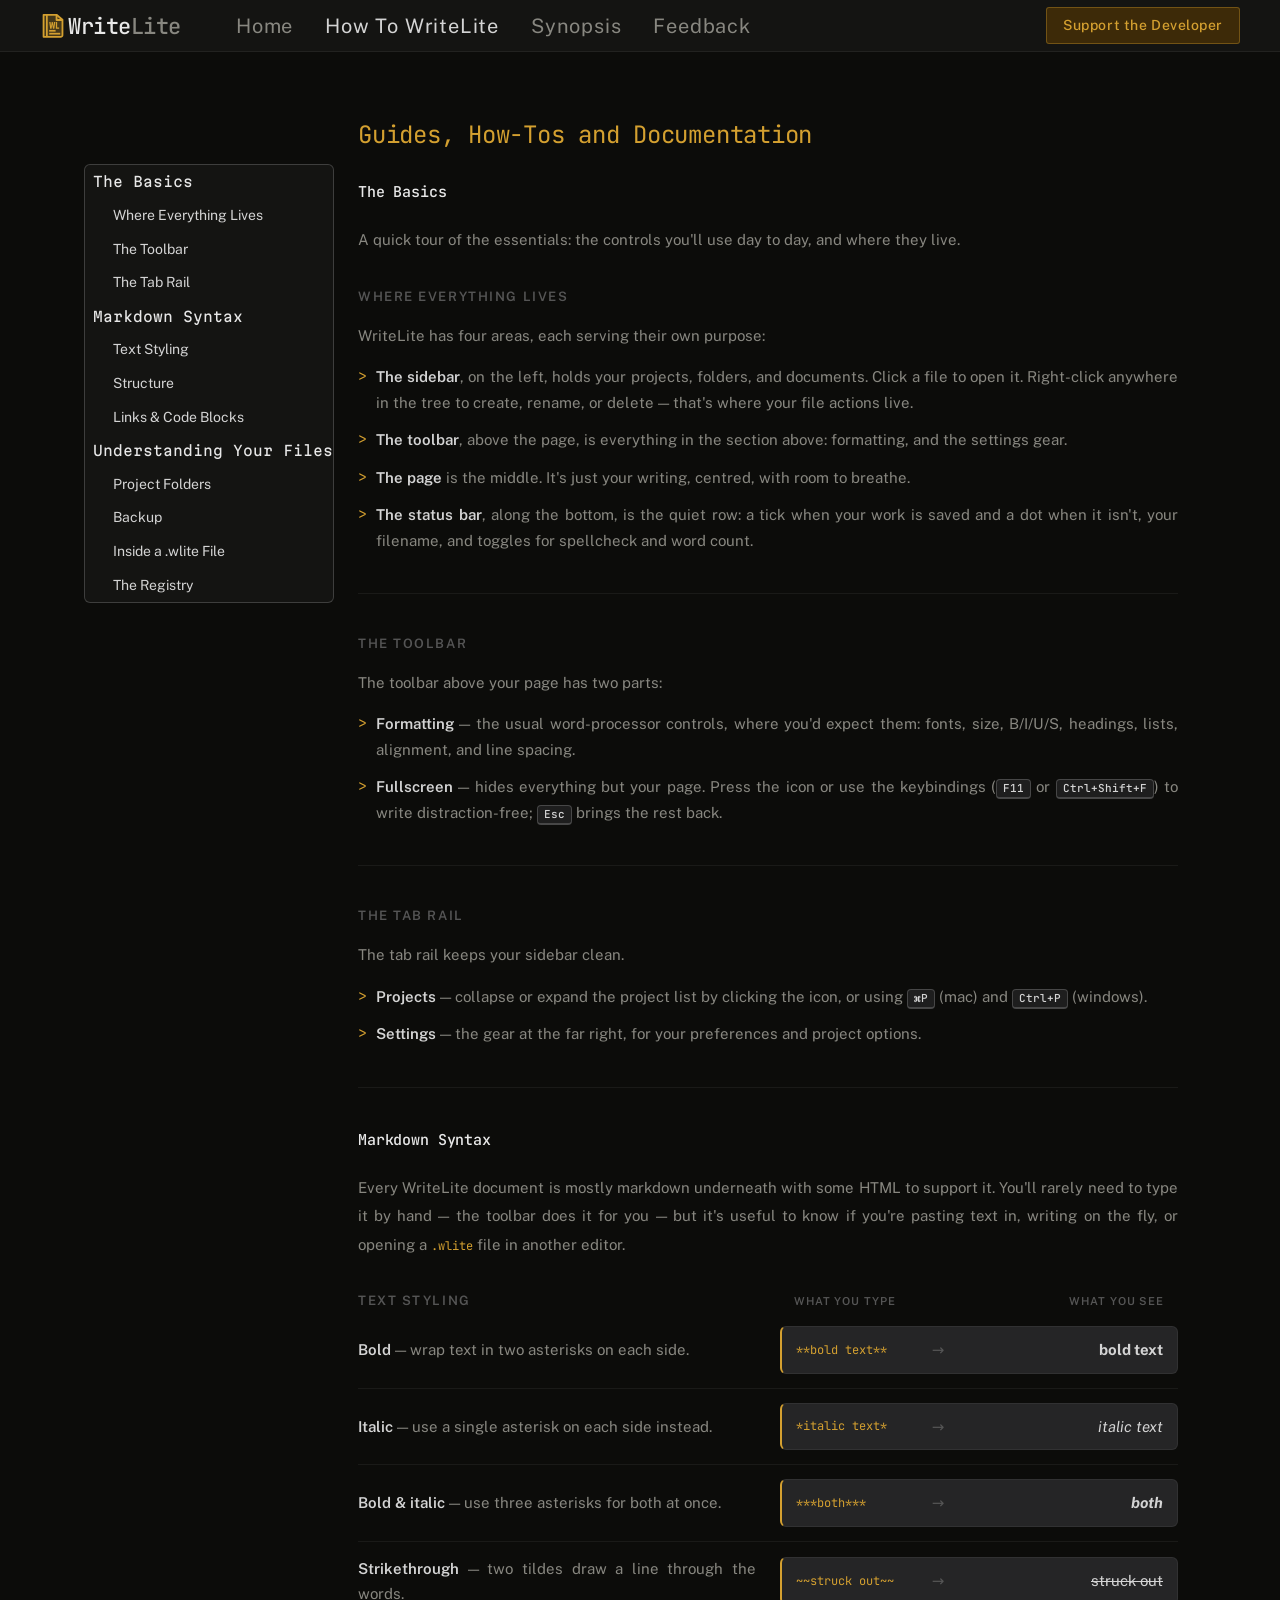
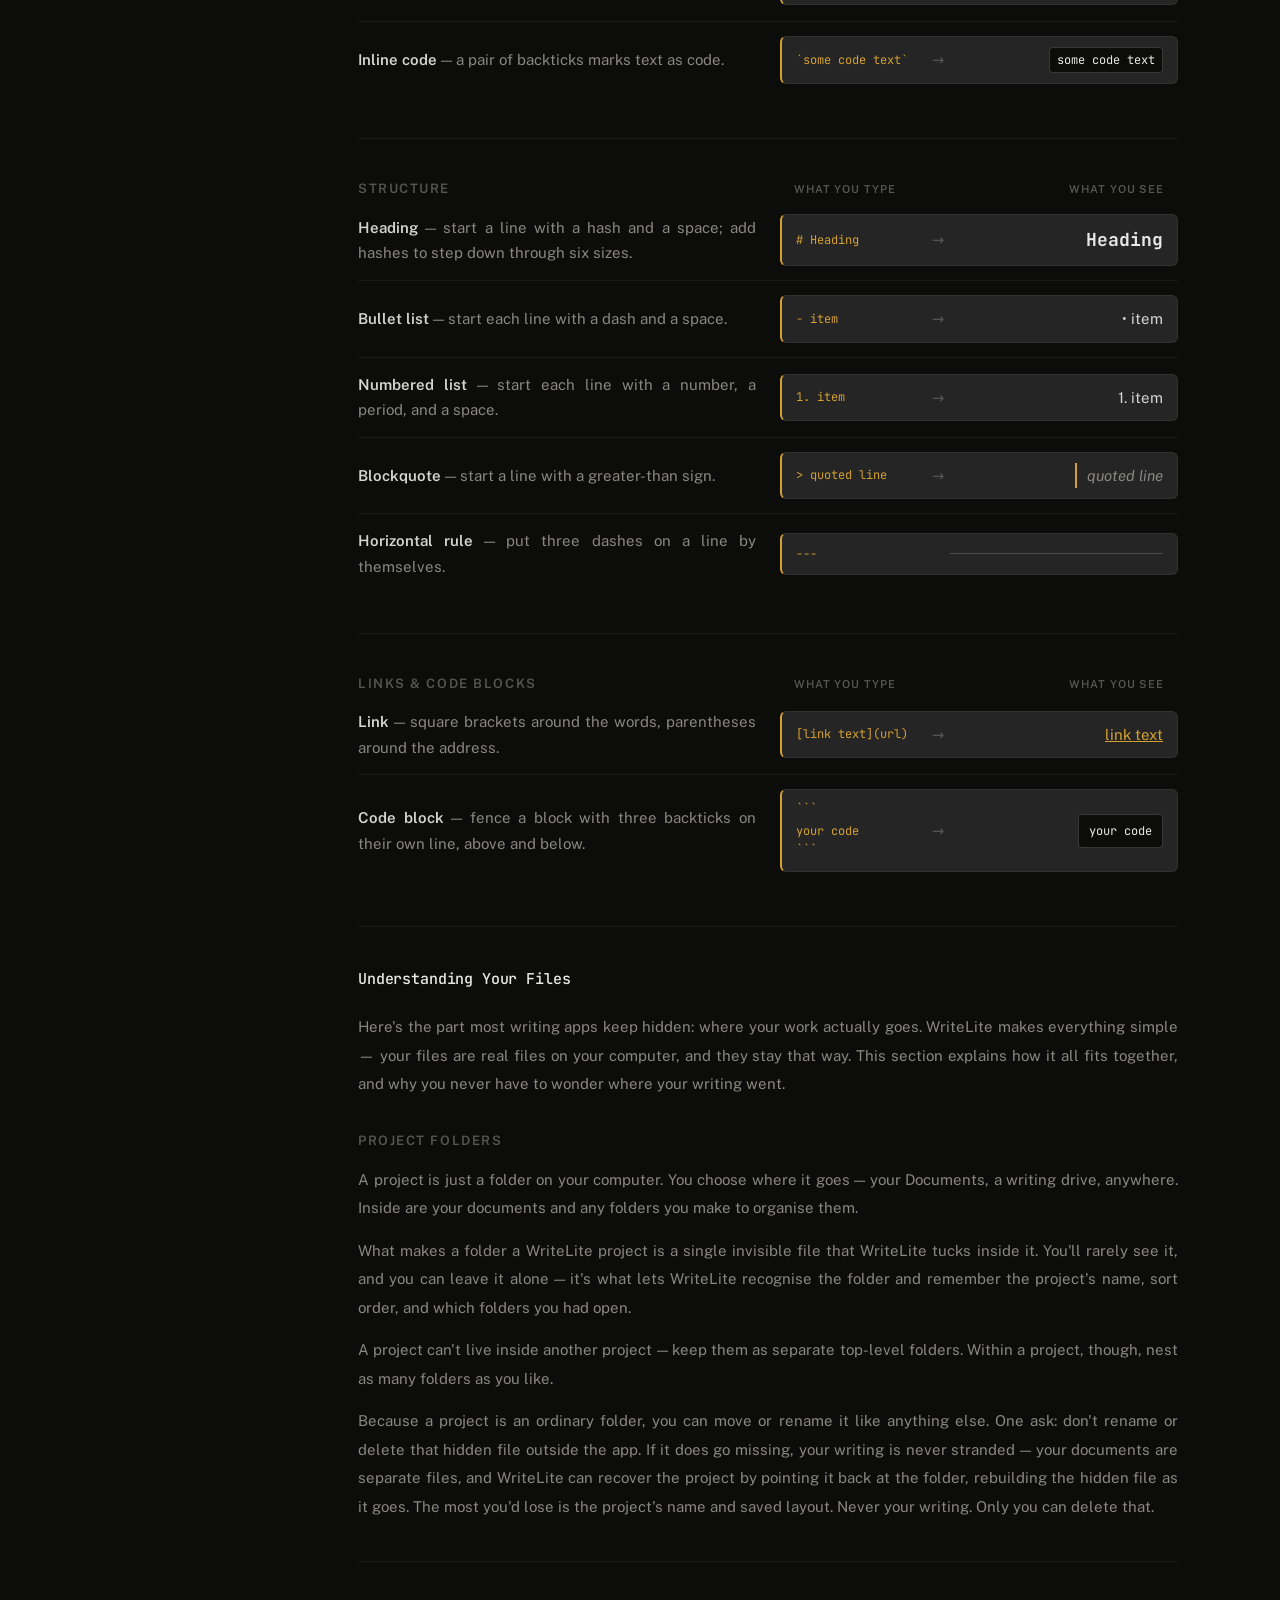
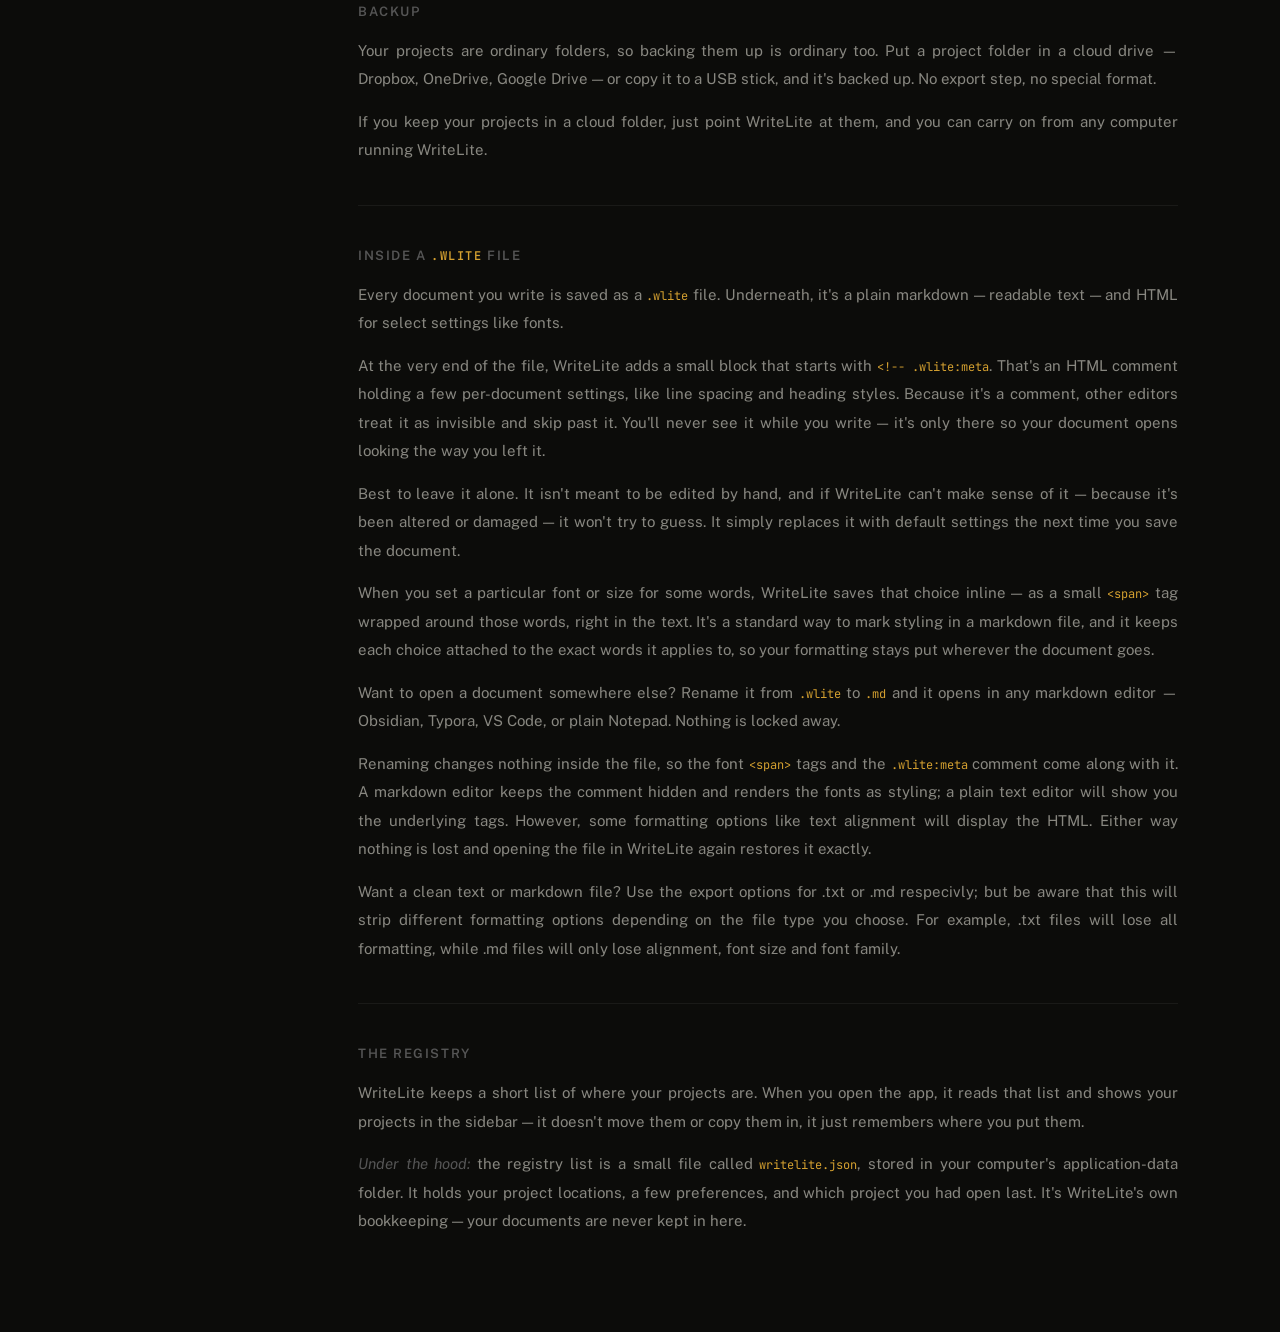
==== commit 4022bc4e: "Learning page title updated" ====
--- a/documentation.html
+++ b/documentation.html
@@ -55,6 +55,9 @@
 <section id="docs" class="active">
   <div class="docs-page">
 
+    <div class="docs-layout">
+    <p class="about-premise">Guides, How-Tos and Documentation</p>
+
     <!-- ── CONTENTS PANEL ── -->
     <nav class="docs-toc" aria-label="Contents">
       <a class="docs-toc-head" href="#sec-basics">The Basics</a>
@@ -75,8 +78,6 @@
     </nav>
 
     <div class="docs-content">
-    <p class="about-premise">Guides, How-Tos and Documentation</p>
-
     <div class="docs-body">
 
       <!-- ── SECTION 1 — THE BASICS ── -->
@@ -333,6 +334,7 @@
 
     </div><!-- /docs-body -->
     </div><!-- /docs-content -->
+    </div><!-- /docs-layout -->
   </div>
 </section>
 
--- a/styles.css
+++ b/styles.css
@@ -453,17 +453,23 @@
       max-width: 1600px;
       margin: 0 auto;
       padding: 64px 64px 96px 84px;
-      display: flex;
-      align-items: flex-start;
-      gap: 24px;
-    }
-
-    .docs-content { flex: 1; min-width: 0; }
+    }
+
+    .docs-layout {
+      display: grid;
+      grid-template-columns: 250px 1fr;
+      grid-template-areas:
+        ".   title"
+        "toc content";
+      column-gap: 24px;
+      align-items: start;
+    }
+
+    .docs-content { min-width: 0; grid-area: content; }
 
     /* ── CONTENTS PANEL ── */
     .docs-toc {
-      flex: 0 0 250px;
-      width: 250px;
+      grid-area: toc;
       position: sticky;
       top: calc(var(--nav-h) + 24px);
       left: auto;
@@ -526,6 +532,7 @@
     }
 
     .docs-page .about-premise {
+      grid-area: title;
       font-size: 24px;
       margin-bottom: 10px;
       padding-bottom: 0;
@@ -1739,6 +1746,12 @@
       .about-page    { padding: 48px 24px 72px; }
       .docs-page     { padding: 48px 24px 72px; }
       .docs-toc      { display: none; }
+      .docs-layout   {
+        grid-template-columns: 1fr;
+        grid-template-areas:
+          "title"
+          "content";
+      }
       .md-guide-row  { grid-template-columns: 1fr; gap: 6px; }
       .synopsis-page { padding: 48px 24px 72px; }
       .feedback-page { padding: 48px 24px 72px; }
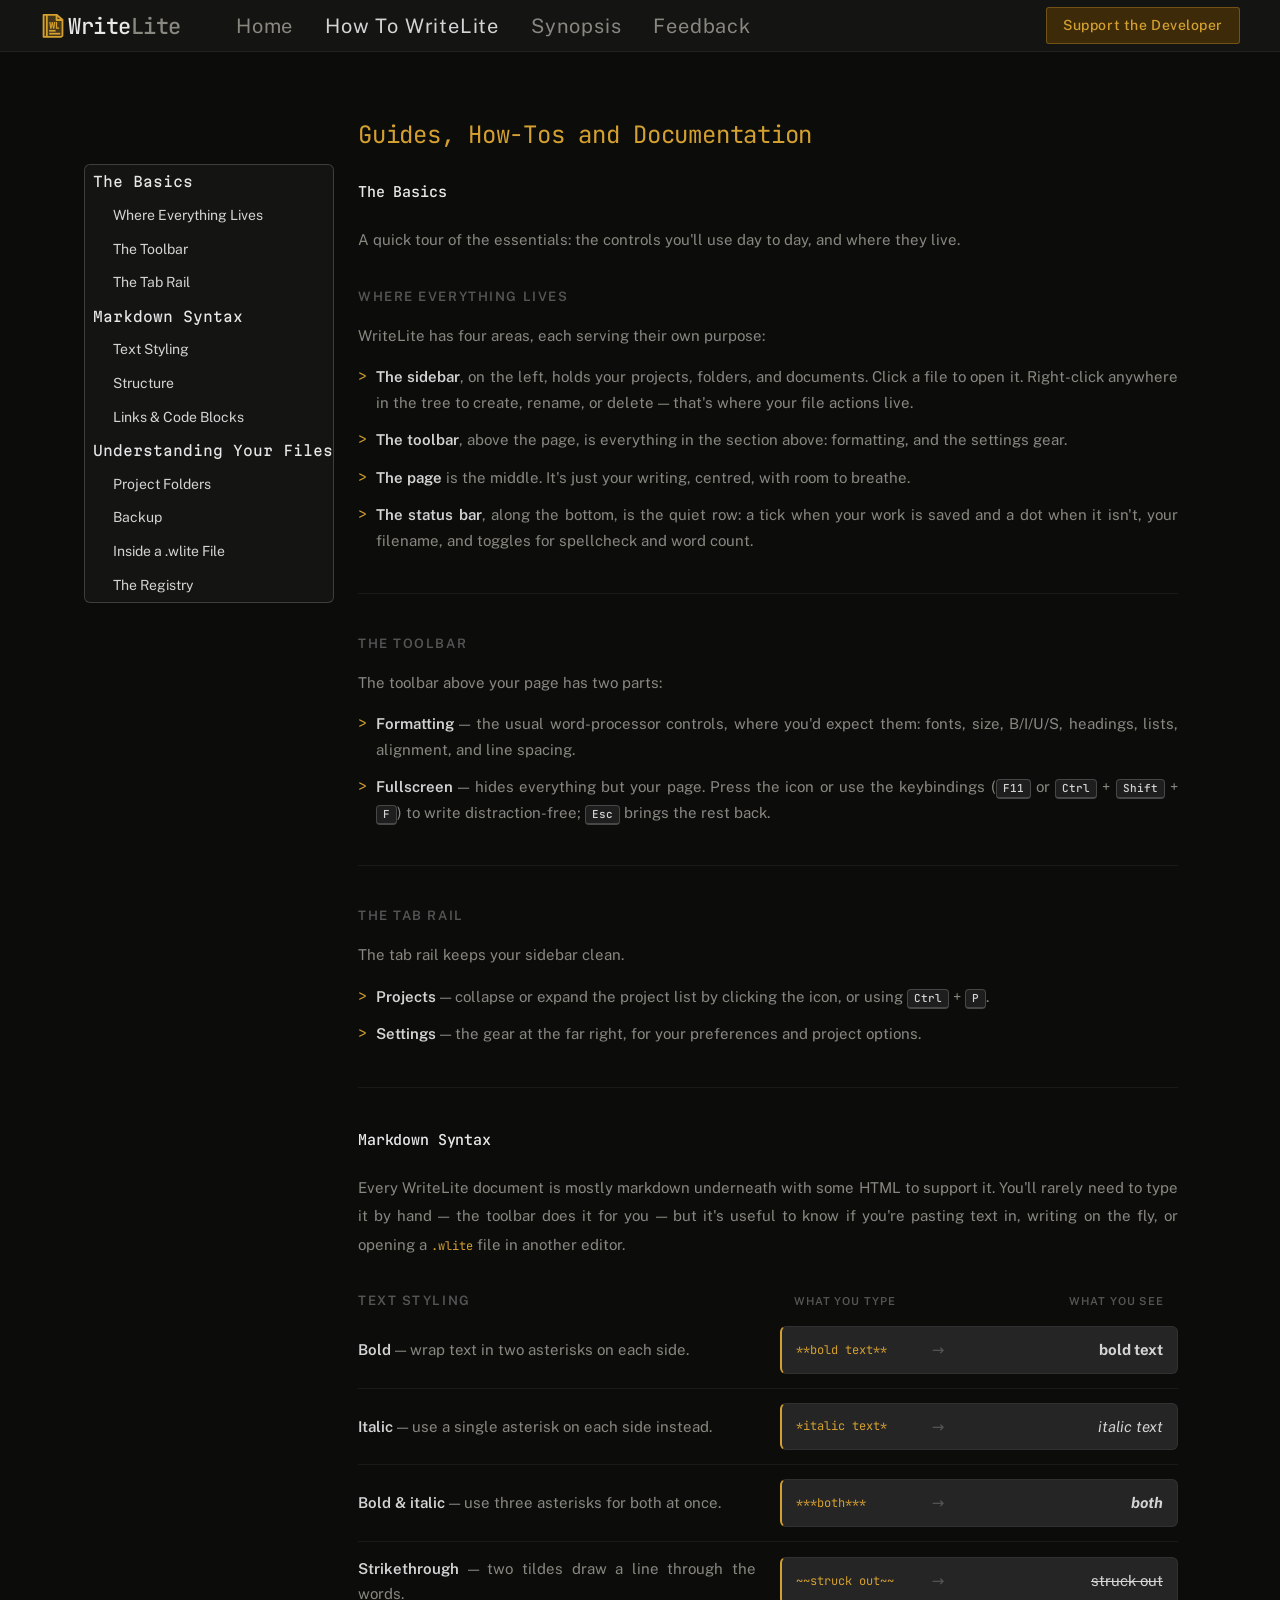
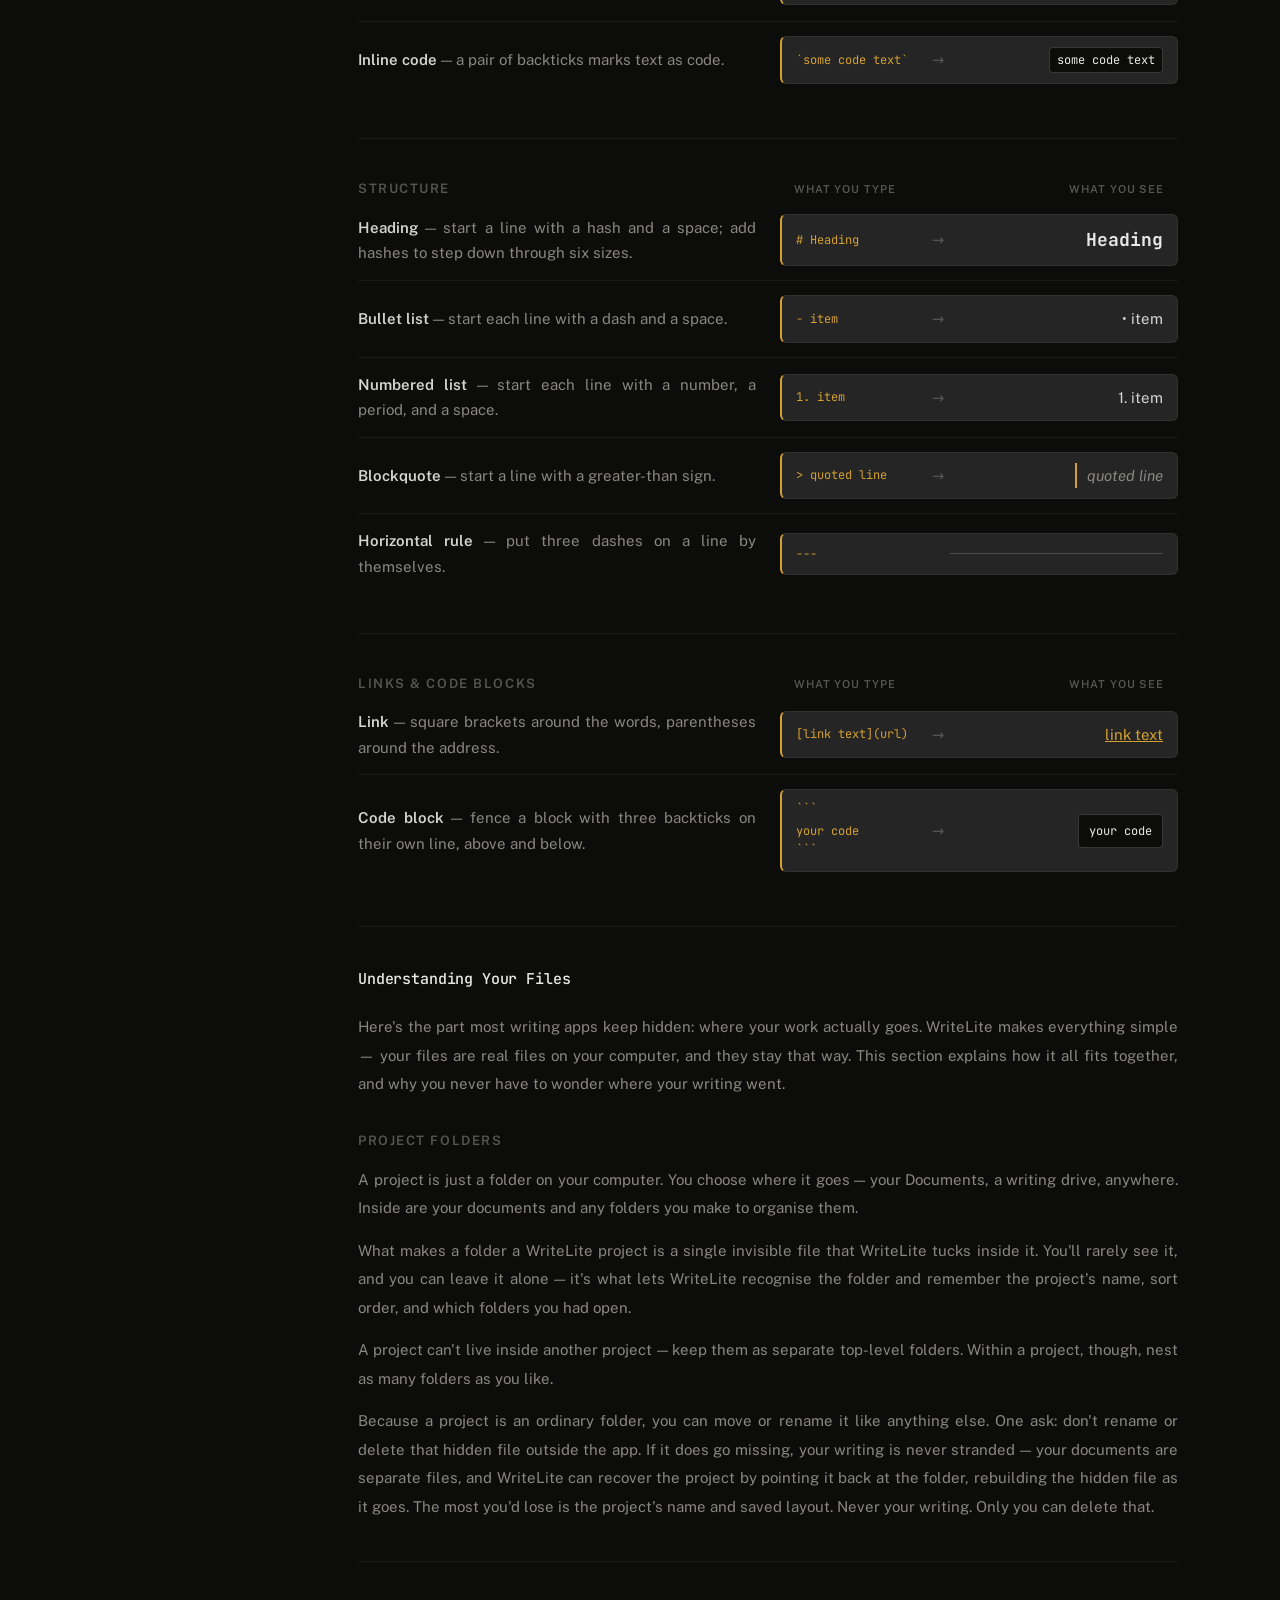
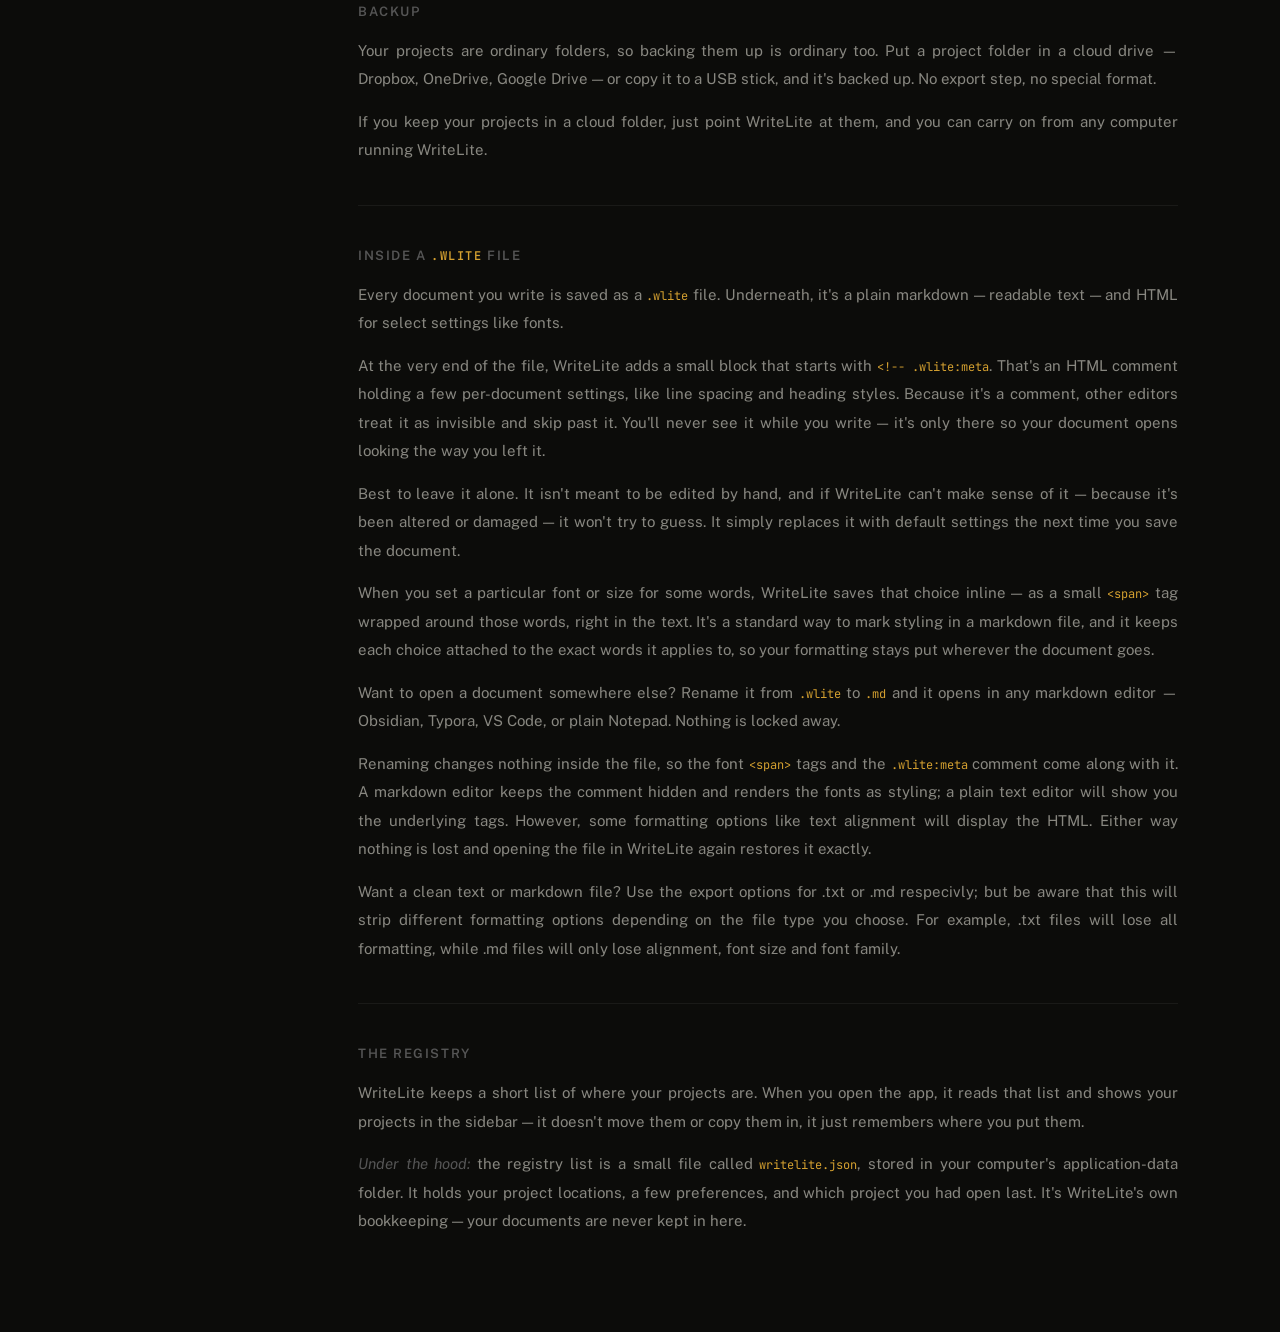
==== commit 0768cc0b: "keycaps now OS specific and better layed out" ====
--- a/documentation.html
+++ b/documentation.html
@@ -103,7 +103,7 @@
         <p>The toolbar above your page has two parts:</p>
         <ul class="docs-list">
           <li><strong>Formatting</strong> — the usual word-processor controls, where you'd expect them: fonts, size, B/I/U/S, headings, lists, alignment, and line spacing.</li>
-          <li><strong>Fullscreen</strong> — hides everything but your page. Press the icon or use the keybindings (<kbd class="kbd">F11</kbd> or <kbd class="kbd">Ctrl+Shift+F</kbd>) to write distraction-free; <kbd class="kbd">Esc</kbd> brings the rest back.</li>
+          <li><strong>Fullscreen</strong> — hides everything but your page. Press the icon or use the keybindings (<span class="keys-win"><kbd class="kbd">F11</kbd> or <kbd class="kbd">Ctrl</kbd> + <kbd class="kbd">Shift</kbd> + <kbd class="kbd">F</kbd></span><span class="keys-mac" style="display:none"><kbd class="kbd">⌘</kbd> + <kbd class="kbd">⌃</kbd> + <kbd class="kbd">F</kbd></span>) to write distraction-free; <kbd class="kbd">Esc</kbd> brings the rest back.</li>
         </ul>
       </div>
 
@@ -111,7 +111,7 @@
         <div class="about-section-label" id="sub-tabrail">The tab rail</div>
         <p>The tab rail keeps your sidebar clean.</p>
         <ul class="docs-list">
-          <li><strong>Projects</strong> — collapse or expand the project list by clicking the icon, or using <kbd class="kbd">⌘P</kbd> (mac) and <kbd class="kbd">Ctrl+P</kbd> (windows).</li>
+          <li><strong>Projects</strong> — collapse or expand the project list by clicking the icon, or using <span class="keys-win"><kbd class="kbd">Ctrl</kbd> + <kbd class="kbd">P</kbd></span><span class="keys-mac" style="display:none"><kbd class="kbd">⌘</kbd> + <kbd class="kbd">P</kbd></span>.</li>
           <li><strong>Settings</strong> — the gear at the far right, for your preferences and project options.</li>
         </ul>
       </div>
@@ -372,6 +372,11 @@
 
   // Fade in on first load
   window.addEventListener('DOMContentLoaded', () => {
+    // Swap keybindings to the macOS shortcuts on Apple devices (Mac + iOS)
+    if (/Mac|iPhone|iPad|iPod/.test(navigator.userAgent)) {
+      document.querySelectorAll('.keys-win').forEach(el => { el.style.display = 'none'; });
+      document.querySelectorAll('.keys-mac').forEach(el => { el.style.display = ''; });
+    }
     requestAnimationFrame(() => {
       requestAnimationFrame(() => {
         document.querySelector('section.active').classList.add('visible');
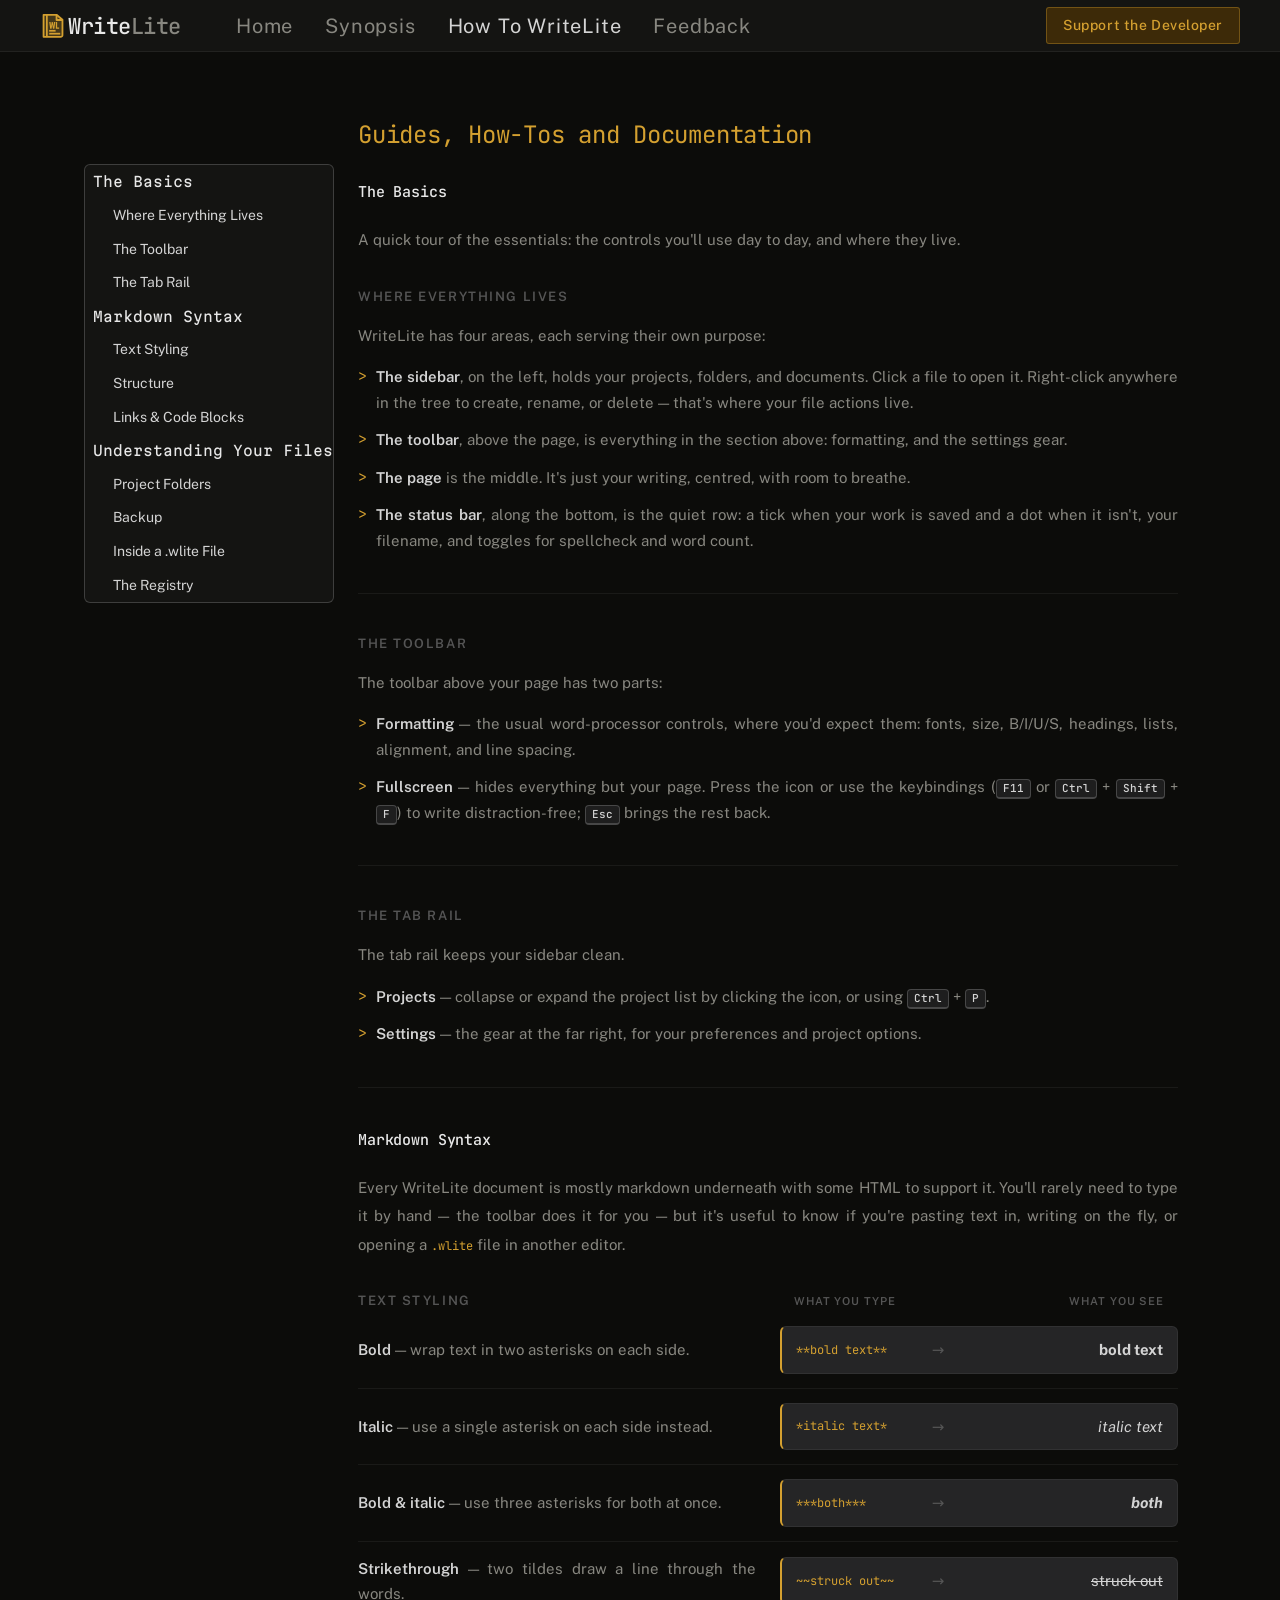
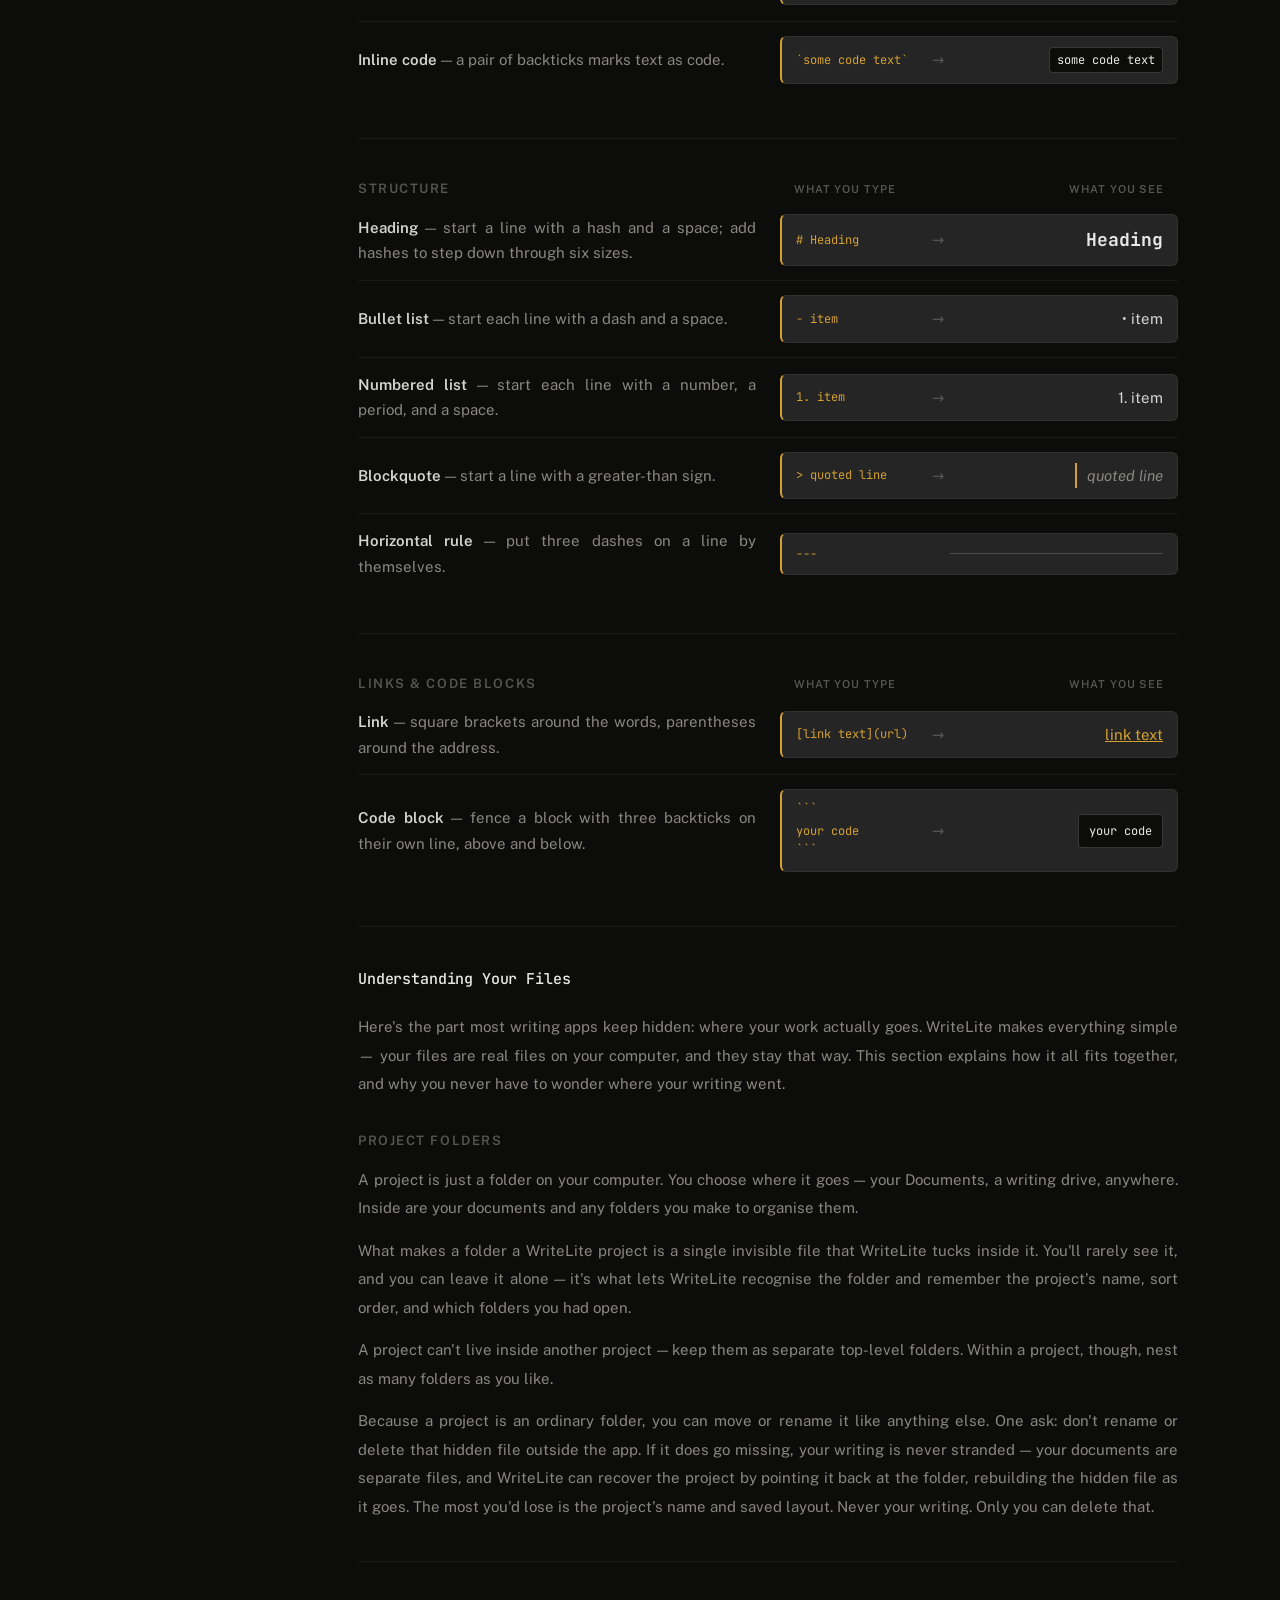
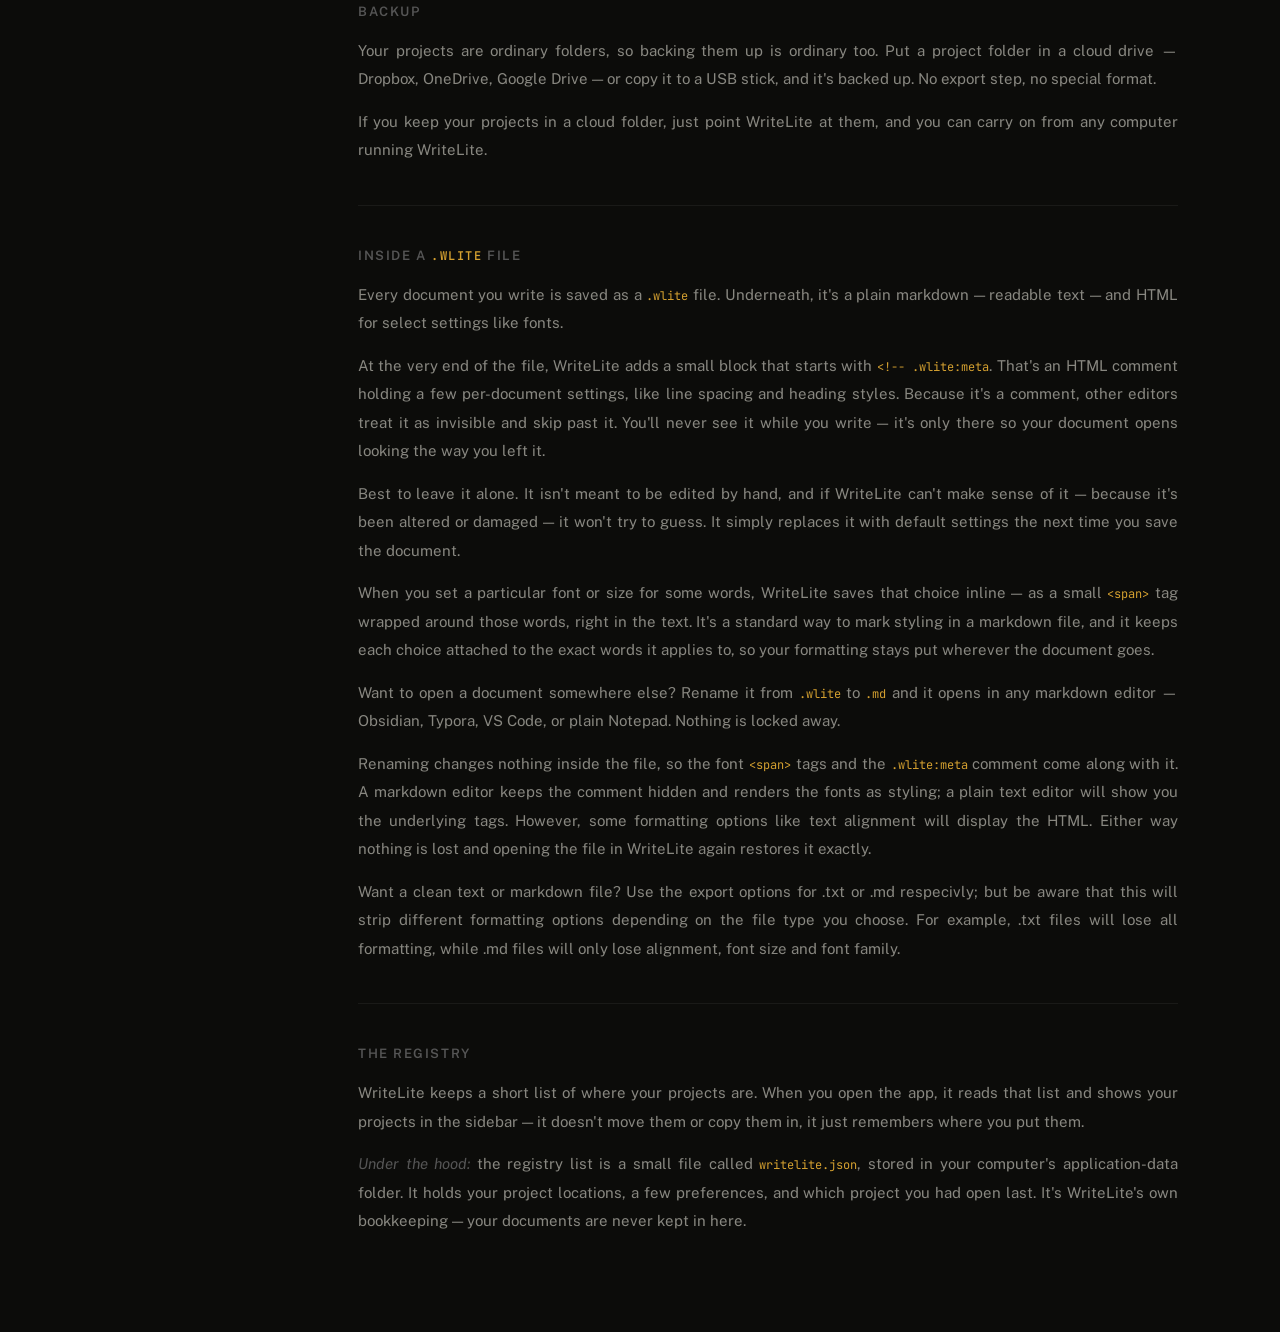
==== commit 118600e3: "nav bar order moved around" ====
--- a/documentation.html
+++ b/documentation.html
@@ -25,8 +25,8 @@
   </a>
   <div class="nav-links">
     <a id="nav-home"                   href="/">Home</a>
+    <a id="nav-synopsis"               href="/synopsis">Synopsis</a>
     <a id="nav-docs"     class="active" href="/documentation">How To WriteLite</a>
-    <a id="nav-synopsis"               href="/synopsis">Synopsis</a>
     <a id="nav-feedback"               href="/feedback">Feedback</a>
   </div>
   <a class="nav-support" href="/support">Support the Developer</a>
@@ -43,8 +43,8 @@
 <div class="mobile-nav-overlay" id="mobile-nav-overlay" onclick="closeMobileNav()"></div>
 <div class="mobile-nav-drawer" id="mobile-nav-drawer">
   <a id="mnav-home"                   href="/">Home</a>
+  <a id="mnav-synopsis"               href="/synopsis">Synopsis</a>
   <a id="mnav-docs"     class="active" href="/documentation">How To WriteLite</a>
-  <a id="mnav-synopsis"               href="/synopsis">Synopsis</a>
   <a id="mnav-feedback"               href="/feedback">Feedback</a>
   <div class="mobile-nav-divider"></div>
   <a class="mobile-nav-support" href="/support">Support the Developer</a>
--- a/styles.css
+++ b/styles.css
@@ -1256,7 +1256,7 @@
     /* Row 1 — roadmap / patch notes, ratio held at 5:3 */
     .synopsis-band {
       display: grid;
-      grid-template-columns: 5fr 3fr;
+      grid-template-columns: 3fr 5fr;
       gap: 40px;
       margin-top: 40px;
       align-items: start;
@@ -1303,8 +1303,8 @@
         linear-gradient(315deg, var(--accent-muted) 0%, var(--surface) 55%);
     }
 
-    /* ── Patch notes — top-right gradient, toned down for the smaller
-         card; no edge bars, no shadow. Tune the glow intensity (0.10) ── */
+    /* ── Patch notes — top-right gradient, toned down; no edge bars,
+         no shadow. Tune the glow intensity (0.10) ── */
     .synopsis-patch {
       border: 1px solid var(--accent-border);
       background:
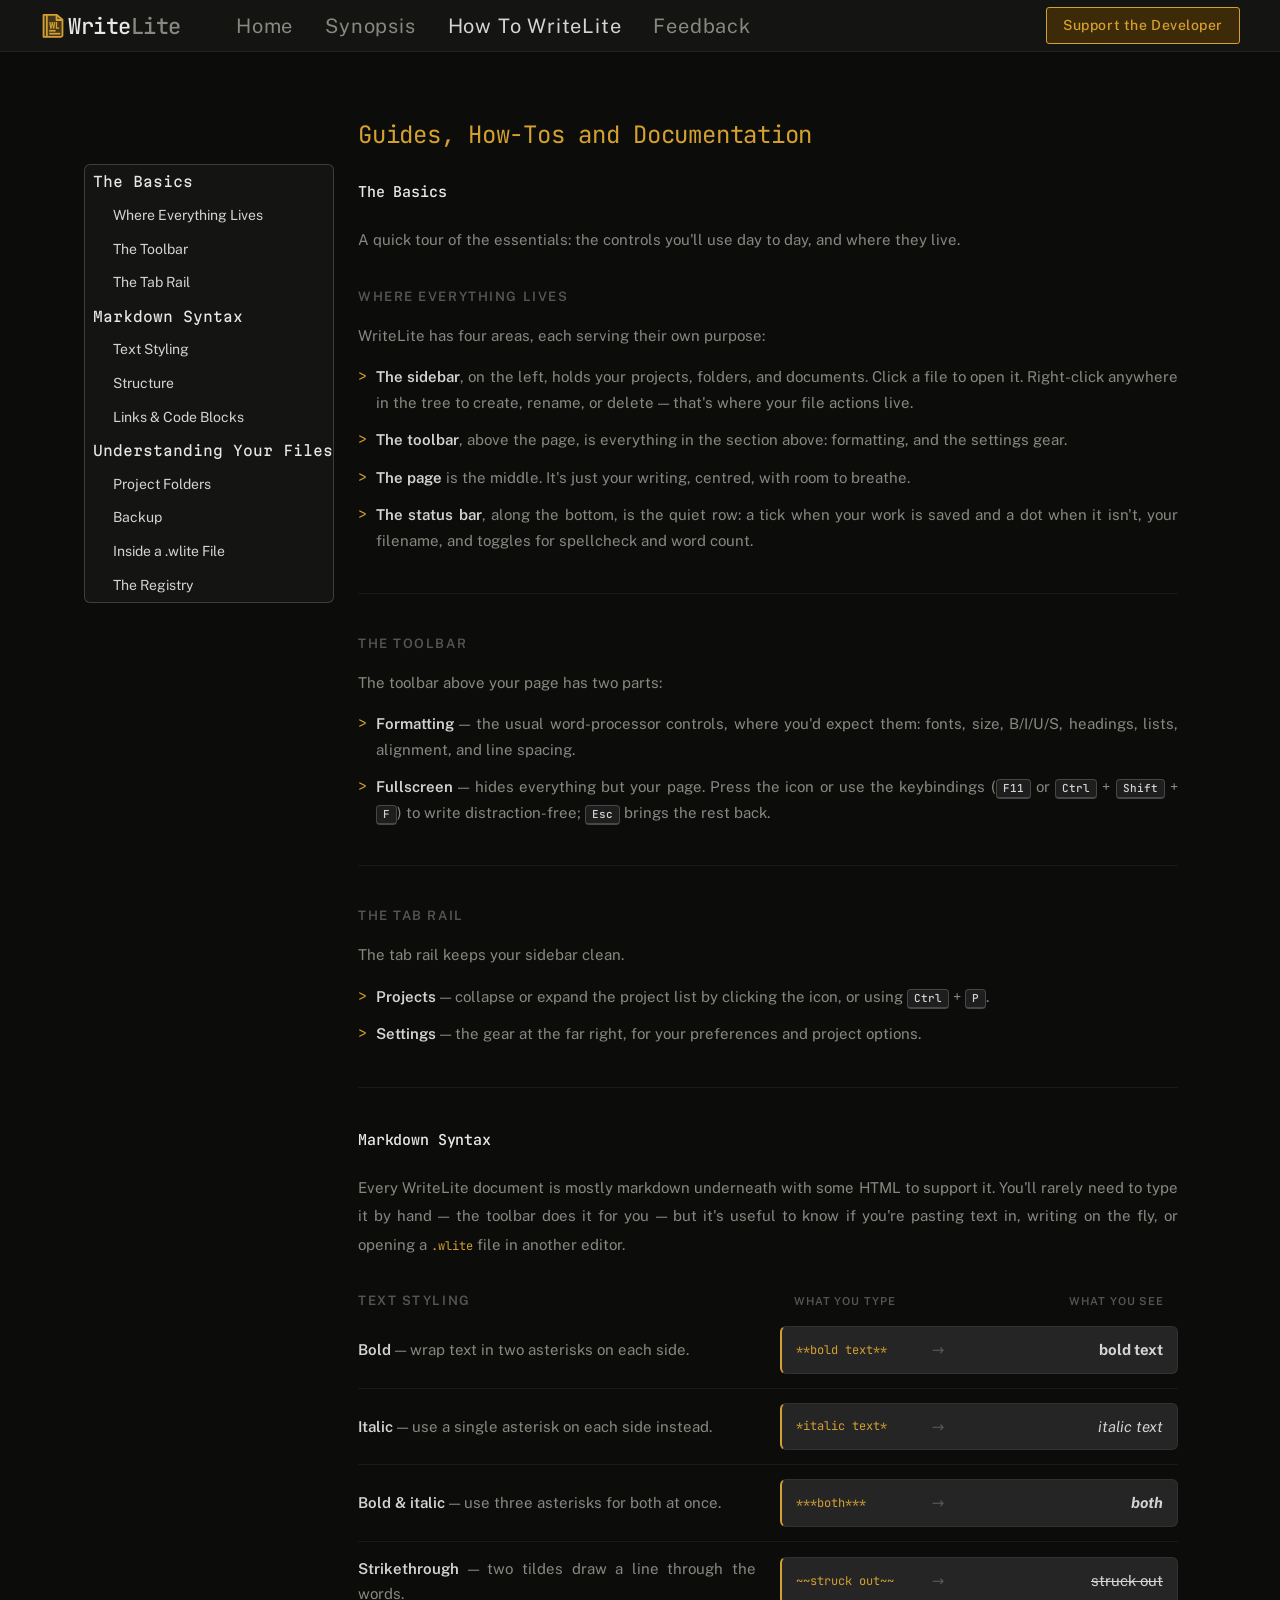
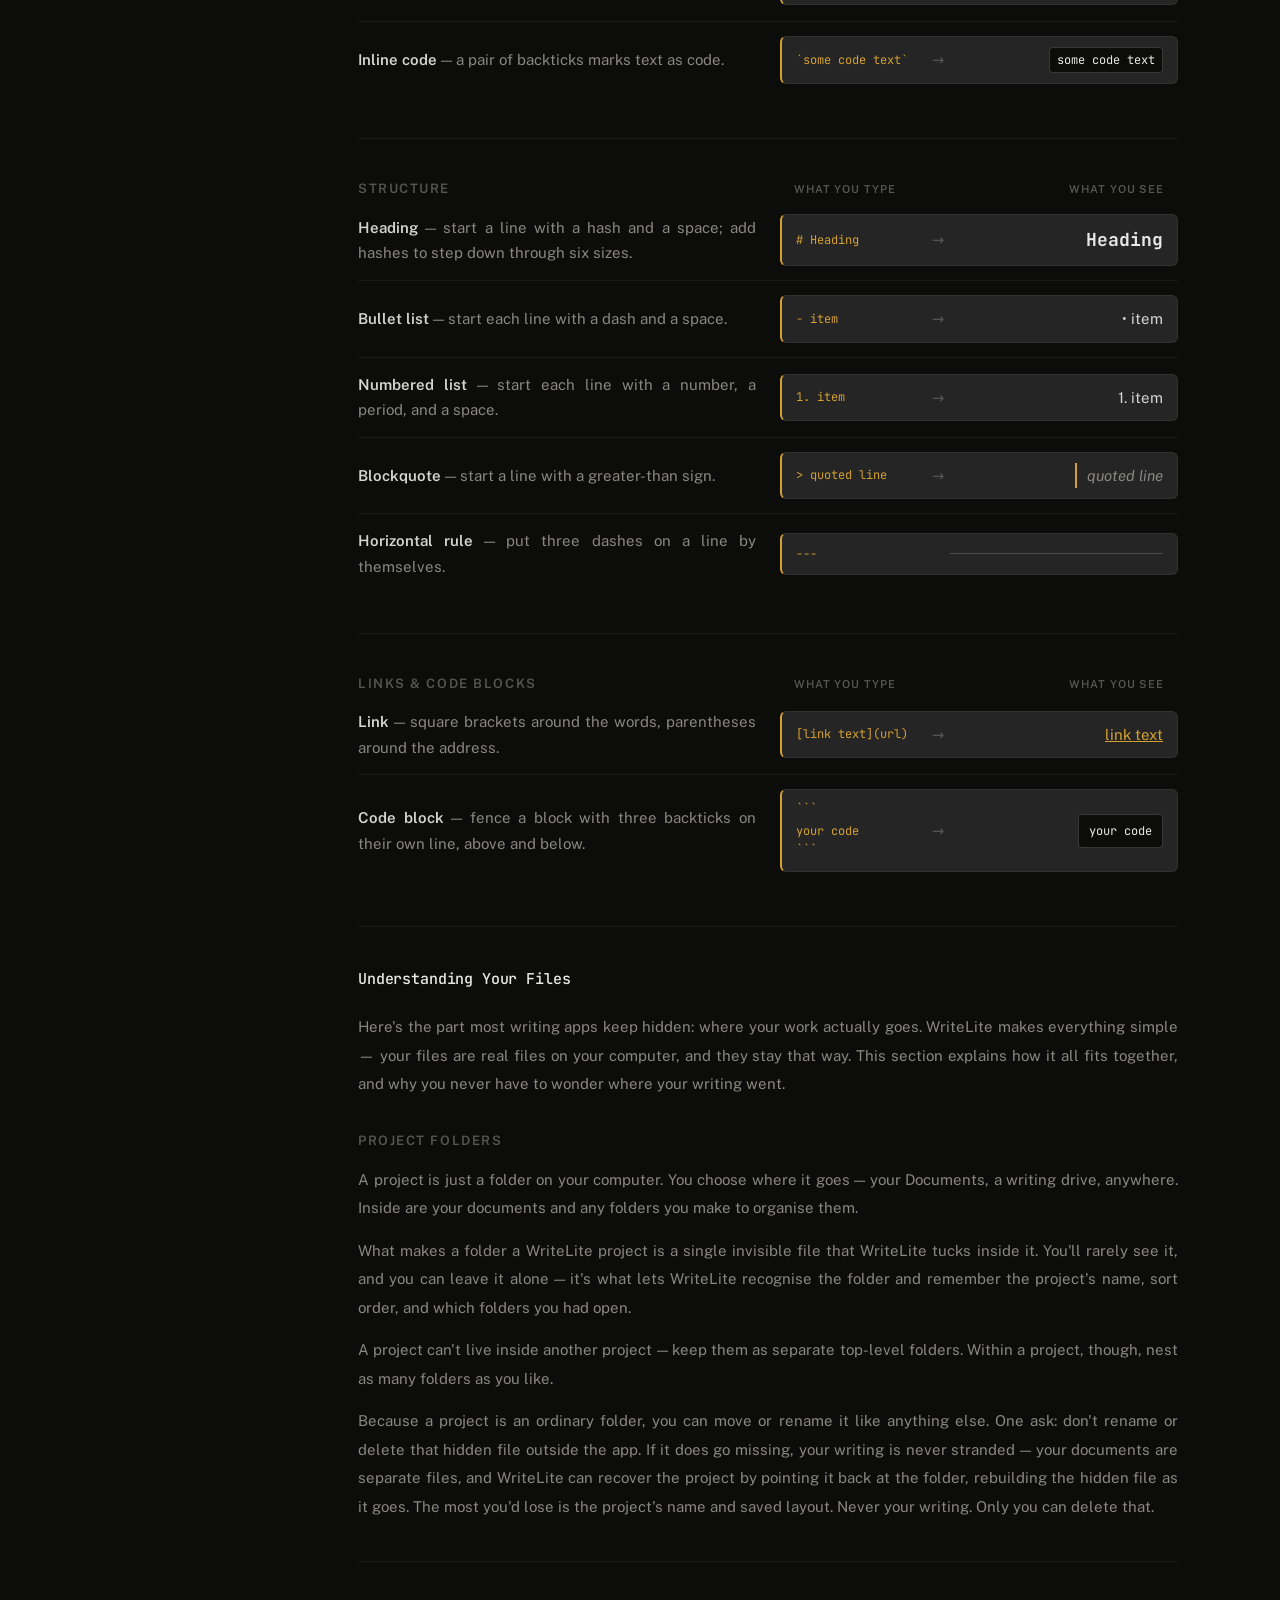
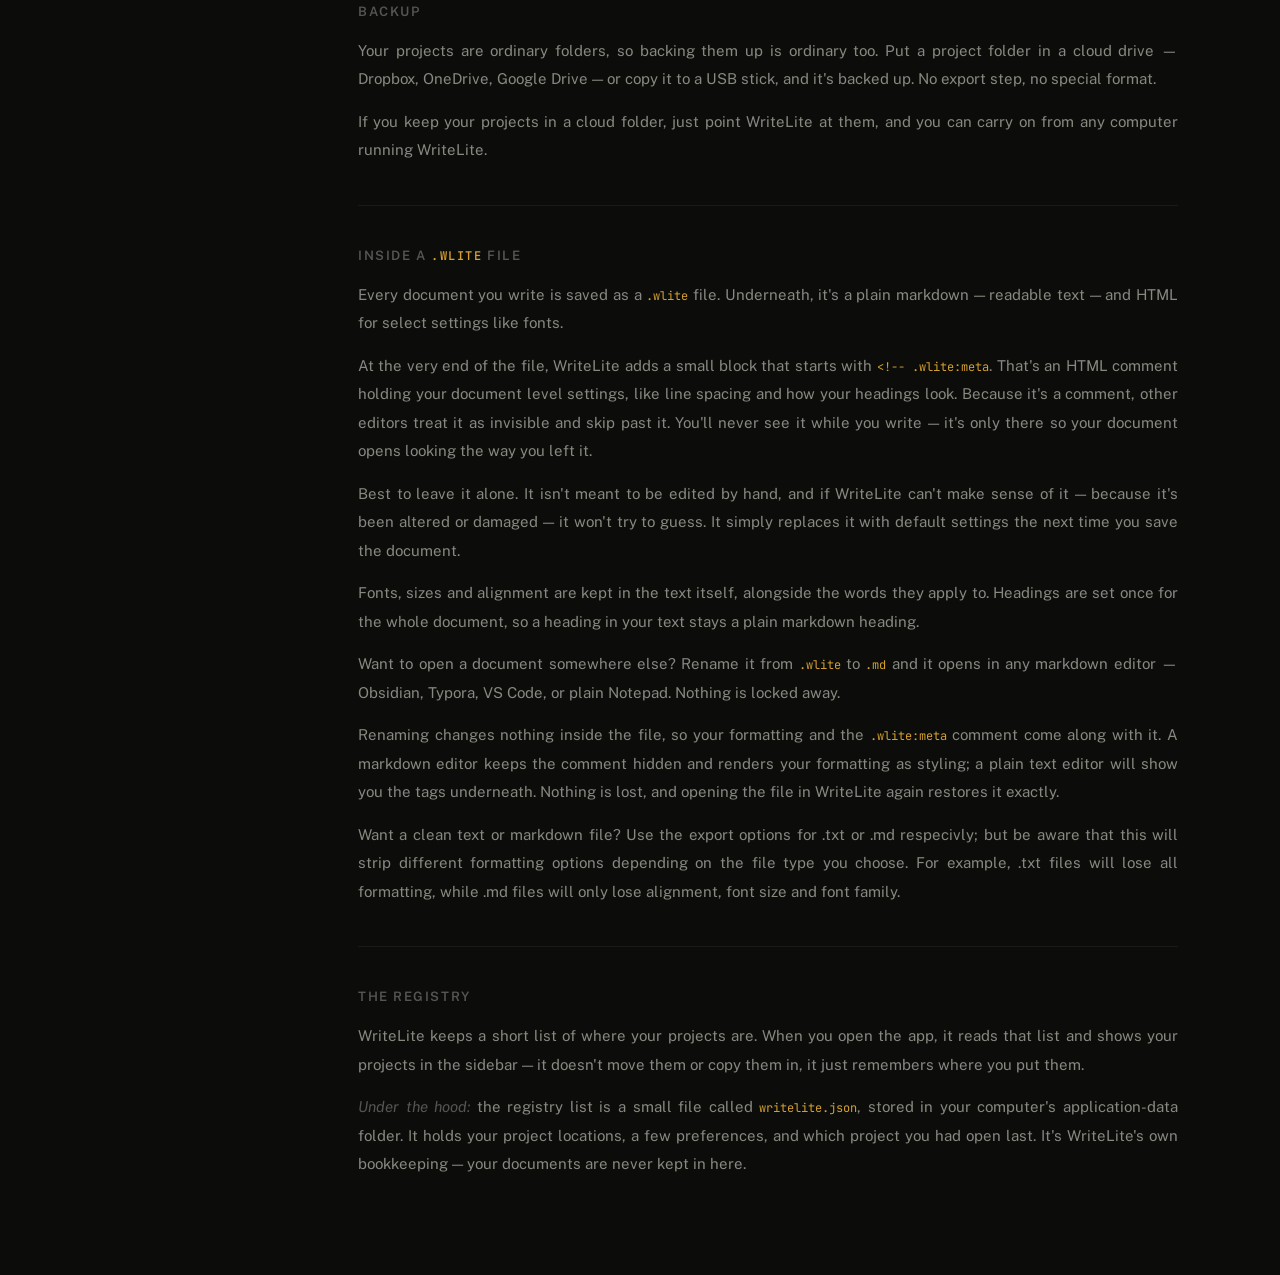
==== commit 4ceab5b0: "v1.0.4 published" ====
--- a/documentation.html
+++ b/documentation.html
@@ -273,8 +273,8 @@
         <p>
           At the very end of the file, WriteLite adds a small block that starts
           with <span class="inline-code">&lt;!-- .wlite:meta</span>. That's an HTML
-          comment holding a few per-document settings, like line spacing and
-          heading styles. Because it's a comment, other editors treat it as
+          comment holding your document level settings, like line spacing and
+          how your headings look. Because it's a comment, other editors treat it as
           invisible and skip past it. You'll never see it while you write — it's
           only there so your document opens looking the way you left it.
         </p>
@@ -285,12 +285,9 @@
           next time you save the document.
         </p>
         <p>
-          When you set a particular font or size for some words, WriteLite saves
-          that choice inline — as a small <span class="inline-code">&lt;span&gt;</span>
-          tag wrapped around those words, right in the text. It's a standard way to
-          mark styling in a markdown file, and it keeps each choice attached to the
-          exact words it applies to, so your formatting stays put wherever the
-          document goes.
+          Fonts, sizes and alignment are kept in the text itself, alongside the
+          words they apply to. Headings are set once for the whole document, so a
+          heading in your text stays a plain markdown heading.
         </p>
         <p>
           Want to open a document somewhere else? Rename it from
@@ -299,14 +296,11 @@
           — Obsidian, Typora, VS Code, or plain Notepad. Nothing is locked away.
         </p>
         <p>
-          Renaming changes nothing inside the file, so the font
-          <span class="inline-code">&lt;span&gt;</span> tags and the
+          Renaming changes nothing inside the file, so your formatting and the
           <span class="inline-code">.wlite:meta</span> comment come along with it.
-          A markdown editor keeps the comment hidden and renders the fonts as
-          styling; a plain text editor will show you the underlying tags. However,
-          some formatting options like text alignment will display the HTML. Either
-          way nothing is lost and opening the file in WriteLite again restores it
-          exactly.
+          A markdown editor keeps the comment hidden and renders your formatting as
+          styling; a plain text editor will show you the tags underneath. Nothing is
+          lost, and opening the file in WriteLite again restores it exactly.
         </p>
         <p>
           Want a clean text or markdown file? Use the export options for .txt or .md respecivly;
--- a/styles.css
+++ b/styles.css
@@ -110,7 +110,7 @@
 
     .nav-support {
       background: var(--accent-bg);
-      border: 1px solid var(--accent-border);
+      border: 1px solid var(--accent);
       color: var(--accent);
       font-family: var(--font-sans);
       font-size: 14px;
@@ -1253,13 +1253,14 @@
     /* Anchor targets clear the fixed nav when jumped to */
     .synopsis-section-title { scroll-margin-top: calc(var(--nav-h) + 24px); }
 
-    /* Row 1 — roadmap / patch notes, ratio held at 5:3 */
+    /* Row 1 — roadmap / patch notes, ratio held at 5:3.
+       Default align-items (stretch) + the height:0 trick on .synopsis-patch
+       make the roadmap card the sole height authority for the row. */
     .synopsis-band {
       display: grid;
       grid-template-columns: 3fr 5fr;
       gap: 40px;
       margin-top: 40px;
-      align-items: start;
     }
 
     /* Row 2 — community (45%) / support (45%) */
@@ -1305,11 +1306,35 @@
 
     /* ── Patch notes — top-right gradient, toned down; no edge bars,
          no shadow. Tune the glow intensity (0.10) ── */
+    /* height: 0 keeps this card from contributing to the grid row's size —
+       the roadmap card alone sets the row height — while min-height: 100%
+       stretches it back to fill that height. Overflow scrolls in .patch-scroll. */
     .synopsis-patch {
       border: 1px solid var(--accent-border);
       background:
         radial-gradient(100% 80% at 100% 0%, rgba(212,160,48,0.10), transparent 60%),
         linear-gradient(225deg, var(--accent-muted) 0%, var(--surface) 50%);
+      height: 0;
+      min-height: 100%;
+      display: flex;
+      flex-direction: column;
+    }
+    .synopsis-patch .synopsis-section-title { flex-shrink: 0; }
+
+    /* Scrollable version history under the pinned "Patch Notes" title */
+    .patch-scroll {
+      flex: 1;
+      min-height: 0;
+      overflow-y: auto;
+      padding-right: 12px;
+      scrollbar-width: thin;
+      scrollbar-color: var(--border-strong) transparent;
+    }
+    .patch-scroll::-webkit-scrollbar { width: 8px; }
+    .patch-scroll::-webkit-scrollbar-track { background: transparent; }
+    .patch-scroll::-webkit-scrollbar-thumb {
+      background: var(--border-strong);
+      border-radius: 4px;
     }
 
     /* ── Community + Support — mirrored side glows, as if lit from the gap
@@ -1403,12 +1428,38 @@
       border-bottom: 1px solid var(--border);
     }
     .patch-block:last-child { border-bottom: none; margin-bottom: 0; padding-bottom: 0; }
+    /* Summary row — the always-visible header of each <details> block */
     .patch-head {
       display: flex;
       align-items: baseline;
       gap: 10px;
-      margin-bottom: 10px;
-    }
+      cursor: pointer;
+      list-style: none;              /* hide the browser's default marker */
+      user-select: none;
+    }
+    .patch-head::-webkit-details-marker { display: none; }
+    .patch-head:focus-visible {
+      outline: 1px solid var(--accent-border);
+      outline-offset: 3px;
+      border-radius: 4px;
+    }
+    /* Gap below the header only when the block is open */
+    details[open] > .patch-head { margin-bottom: 10px; }
+
+    /* Caret — chevron right of the version number; points right when
+       collapsed, rotates to point down when open */
+    .patch-caret {
+      align-self: center;
+      width: 7px;
+      height: 7px;
+      flex-shrink: 0;
+      border-right: 1.5px solid var(--fg-4);
+      border-bottom: 1.5px solid var(--fg-4);
+      transform: rotate(-45deg);
+      transition: transform 0.18s ease, border-color 0.15s ease;
+    }
+    details[open] > .patch-head .patch-caret { transform: rotate(45deg); }
+    .patch-head:hover .patch-caret { border-color: var(--accent); }
     .patch-version {
       font-family: var(--font-mono);
       font-size: 14px;
@@ -1420,6 +1471,13 @@
       font-size: 13px;
       color: var(--fg-4);
       font-family: var(--font-sans);
+    }
+    .patch-intro {
+      font-size: 14px;
+      color: var(--fg-3);
+      line-height: 1.6;
+      font-family: var(--font-sans);
+      margin-bottom: 10px;
     }
     .patch-list {
       list-style: none;
@@ -1507,6 +1565,16 @@
       .synopsis-patch,
       .synopsis-community,
       .synopsis-support { padding: 22px 20px; }
+
+      /* Stacked cards: patch notes returns to natural height, no inner
+         scroll — collapsed versions keep it compact */
+      .synopsis-patch { height: auto; min-height: 0; }
+      .patch-scroll {
+        flex: none;
+        min-height: auto;
+        overflow: visible;
+        padding-right: 0;
+      }
     }
 
     /* ── FEEDBACK PAGE ───────────────────────────── */
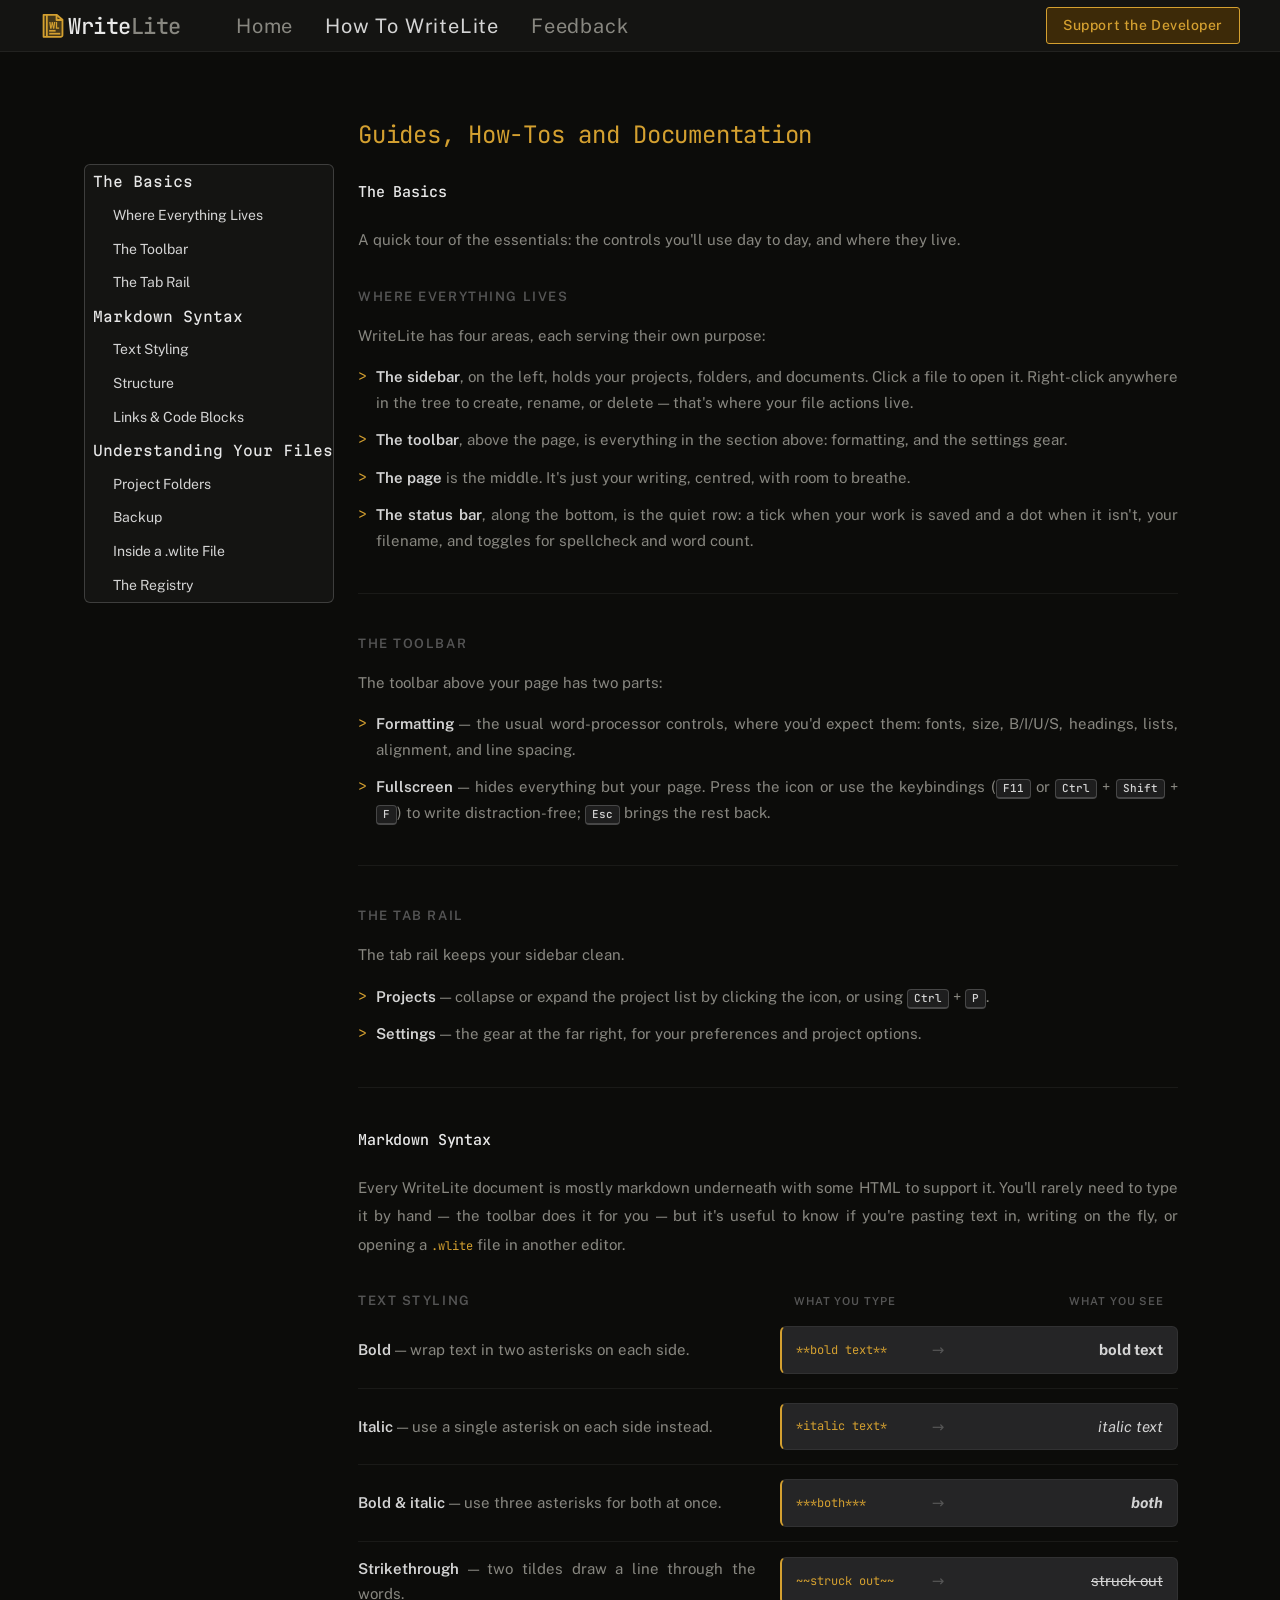
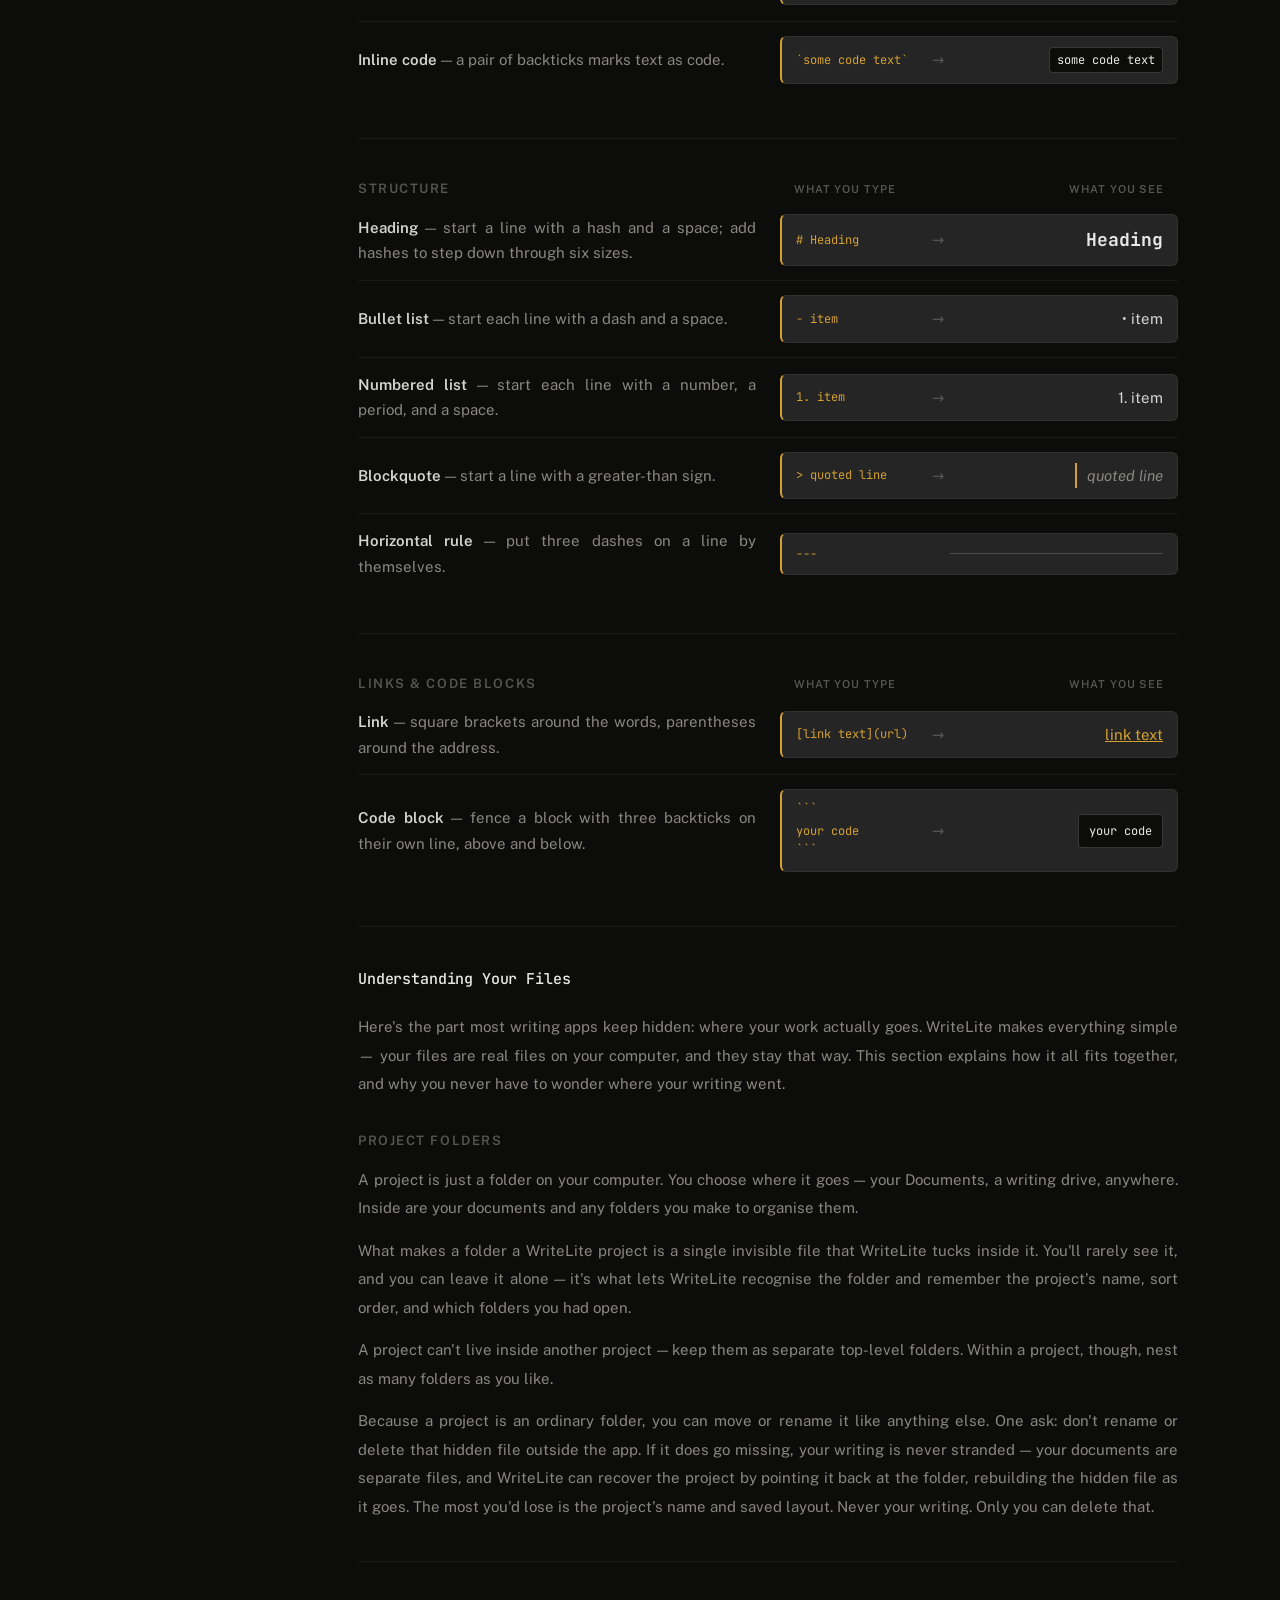
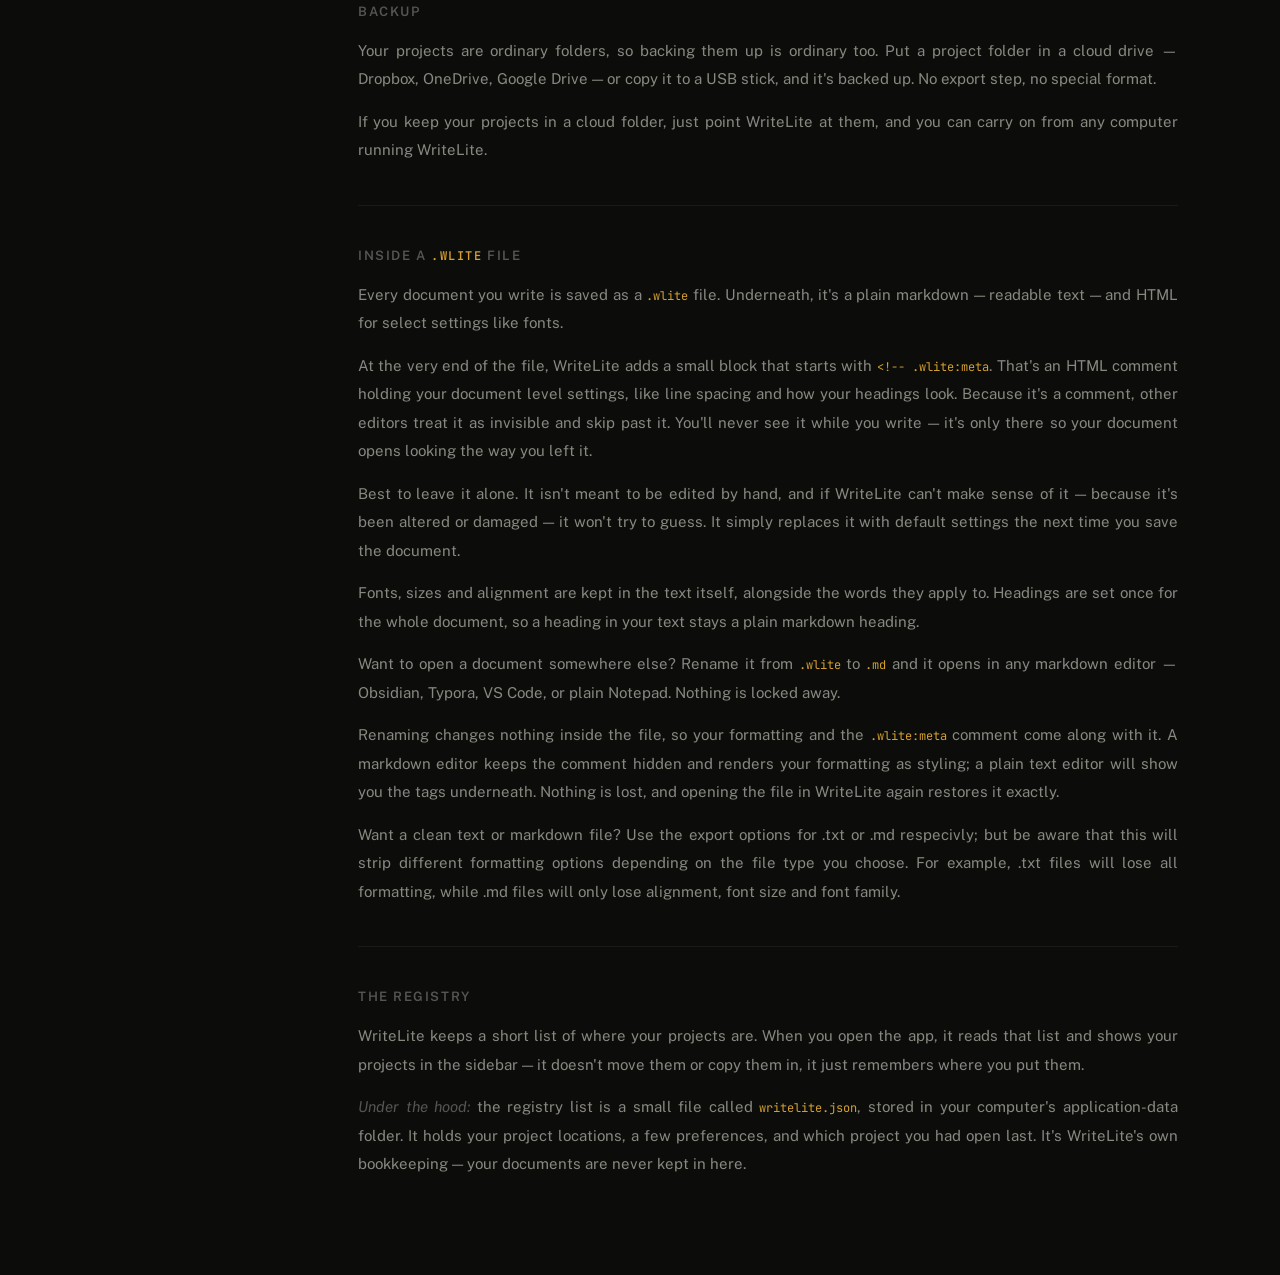
==== commit 9a8e44ae: "Synopsis page removed, content now lives on the homepage. Feedback now has a community section." ====
--- a/documentation.html
+++ b/documentation.html
@@ -4,8 +4,8 @@
   <meta charset="UTF-8">
   <meta name="viewport" content="width=device-width, initial-scale=1.0">
   <title>WriteLite — Learn</title>
-  <link rel="icon" href="wl_logo.svg" type="image/svg+xml">
-  <link rel="apple-touch-icon" href="wl_logo.svg">
+  <link rel="icon" href="media/wl_logo.svg" type="image/svg+xml">
+  <link rel="apple-touch-icon" href="media/wl_logo.svg">
   <link rel="preconnect" href="https://fonts.googleapis.com">
   <link rel="preconnect" href="https://fonts.gstatic.com" crossorigin>
   <link href="https://fonts.googleapis.com/css2?family=Public+Sans:wght@400;500;600;700&family=JetBrains+Mono:wght@400;500;600&family=Martian+Mono:wght@400;500;600&display=swap" rel="stylesheet">
@@ -16,7 +16,7 @@
 <!-- ── NAV ─────────────────────────────────────────── -->
 <nav>
    <a class="nav-logo" href="/" style="cursor:pointer; display:flex; align-items:center; gap:2px;">
-	<img src="wl_logo.svg" alt="WriteLite logo" width="26" height="26" style="flex-shrink:0; display:block;">
+	<img src="media/wl_logo.svg" alt="WriteLite logo" width="26" height="26" style="flex-shrink:0; display:block;">
     <svg viewBox="0 0 116 26" width="116" height="26" aria-label="WriteLite" style="flex-shrink:0; display:block;">
       <text x="0" y="21" font-family="'JetBrains Mono', monospace" font-size="22" font-weight="500" letter-spacing="-0.5">
         <tspan fill="var(--fg-1)">Write</tspan><tspan fill="var(--fg-3)">Lite</tspan>
@@ -25,7 +25,6 @@
   </a>
   <div class="nav-links">
     <a id="nav-home"                   href="/">Home</a>
-    <a id="nav-synopsis"               href="/synopsis">Synopsis</a>
     <a id="nav-docs"     class="active" href="/documentation">How To WriteLite</a>
     <a id="nav-feedback"               href="/feedback">Feedback</a>
   </div>
@@ -43,7 +42,6 @@
 <div class="mobile-nav-overlay" id="mobile-nav-overlay" onclick="closeMobileNav()"></div>
 <div class="mobile-nav-drawer" id="mobile-nav-drawer">
   <a id="mnav-home"                   href="/">Home</a>
-  <a id="mnav-synopsis"               href="/synopsis">Synopsis</a>
   <a id="mnav-docs"     class="active" href="/documentation">How To WriteLite</a>
   <a id="mnav-feedback"               href="/feedback">Feedback</a>
   <div class="mobile-nav-divider"></div>
--- a/styles.css
+++ b/styles.css
@@ -313,14 +313,16 @@
     /* ── HOME — LOWER (PREVIEW + BLURB) ─────────── */
     .home-lower {
       display: grid;
-      grid-template-columns: 1fr 33%;
+      grid-template-columns: 1fr;
       border-top: 1px solid var(--border);
       min-height: 0;
     }
 
     .preview-col {
-      padding: 48px 40px 56px 64px;
-      border-right: 1px solid var(--border);
+      max-width: 1080px;
+      width: 100%;
+      margin: 48px auto 56px;
+      padding: 0;
     }
 
     .preview-label {
@@ -342,8 +344,12 @@
     }
 
     /* ── BLURB COLUMN ────────────────────────────── */
+    /* Centered site-standard column; seam under Why before the wide screenshot */
     .blurb-col {
-      padding: 48px 48px 56px 44px;
+      max-width: 720px;
+      margin: 0 auto;
+      padding: 48px 40px 56px;
+      border-bottom: 1px solid var(--border);
     }
 
     .blurb-heading {
@@ -887,6 +893,34 @@
       .roadmap-teaser { margin-top: 40px; padding-top: 36px; }
       .roadmap-teaser-card { padding: 24px 22px; }
       .roadmap-teaser-title { font-size: 19px; }
+    }
+
+    /* Home: Roadmap / Patch Notes / Community — 720px stack under About.
+       Scoped overrides so synopsis desktop height trick stays intact. */
+    .home-synopsis-stack {
+      max-width: 720px;
+      margin: 56px auto 0;
+      padding-top: 48px;
+      border-top: 1px solid var(--border);
+      display: flex;
+      flex-direction: column;
+      gap: 40px;
+    }
+
+    .home-synopsis-stack .synopsis-patch {
+      height: auto;
+      min-height: 0;
+    }
+
+    .home-synopsis-stack .patch-scroll {
+      flex: none;
+      min-height: auto;
+      overflow: visible;
+      padding-right: 0;
+    }
+
+    @media (max-width: 640px) {
+      .home-synopsis-stack { margin-top: 40px; padding-top: 36px; }
     }
 
     /* ── SUPPORT ─────────────────────────────────── */
@@ -1036,8 +1070,8 @@
         height: 16px;
         flex-shrink: 0;
         background-color: currentColor;
-        -webkit-mask: url("new_tab.svg") center / contain no-repeat;
-                mask: url("new_tab.svg") center / contain no-repeat;
+        -webkit-mask: url("media/new_tab.svg") center / contain no-repeat;
+                mask: url("media/new_tab.svg") center / contain no-repeat;
       }
       .donate-submit-btn:hover { opacity: 0.88; }
       .donate-submit-btn:active { transform: scale(0.99); }
@@ -1595,6 +1629,10 @@
     .feedback-page .about-premise {
       padding-bottom: 0;
       border-bottom: none;
+    }
+
+    .feedback-page .synopsis-community {
+      margin-top: 48px;
     }
 
     .feedback-field-label {
@@ -1785,11 +1823,6 @@
       .support-main { max-width: none; margin-left: 0; }
 
       .home-lower { grid-template-columns: 1fr; }
-      .preview-col {
-        border-right: none;
-        border-bottom: 1px solid var(--border);
-        padding: 40px 32px;
-      }
       .blurb-col { padding: 40px 32px; }
       nav { padding: 0 24px; gap: 16px; }
     }
@@ -1807,7 +1840,6 @@
       .hero-instruction { font-size: 13px; letter-spacing: 0.05em; }
 
       /* Home lower */
-      .preview-col { padding: 32px 24px; }
       .blurb-col   { padding: 32px 24px; }
 
       /* Pages: tighter padding */
